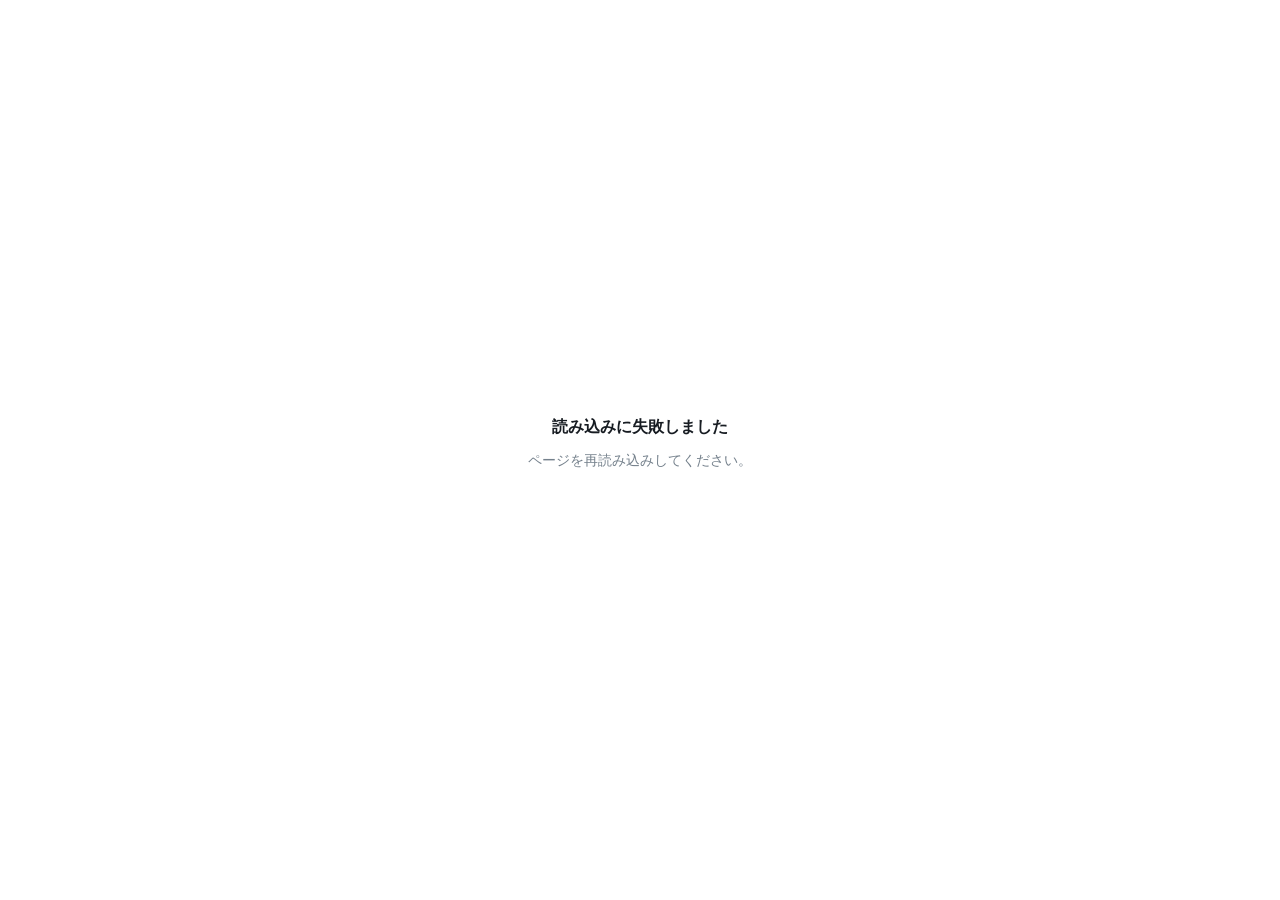
==== ai-reskilling/seminar/index.html @ 296269c6 "Add AI seminar overview page loader" ====
<!doctype html><html lang="ja"><head><meta charset="utf-8"><meta name="viewport" content="width=device-width,initial-scale=1,viewport-fit=cover"><meta name="robots" content="noindex,nofollow,noarchive"><title>Meta Heroes｜無料社内AIセミナー概要</title><style>*{box-sizing:border-box}body{margin:0;min-height:100vh;display:grid;place-items:center;background:#fff;color:#171c22;font-family:-apple-system,BlinkMacSystemFont,"Segoe UI","Yu Gothic",sans-serif}.load{text-align:center;padding:32px}.dot{width:12px;height:12px;border-radius:50%;margin:0 auto 16px;background:linear-gradient(135deg,#31c6d8,#735be0);animation:p 1.2s ease-in-out infinite}@keyframes p{50%{transform:scale(1.4);opacity:.5}}p{color:#75818c;font-size:14px}</style></head><body><main class="load" id="loading"><div class="dot"></div><strong>Meta Heroes</strong><p>セミナー概要を読み込んでいます。</p></main><script>(async()=>{const files=["assets/site-01.txt","assets/site-02.txt","assets/site-03.txt","assets/site-04.txt","assets/site-05.txt"];try{const parts=await Promise.all(files.map(async f=>{const r=await fetch(f,{cache:'no-store'});if(!r.ok)throw new Error(f+': '+r.status);return r.text()}));document.open();document.write(parts.join(''));document.close()}catch(e){console.error(e);document.getElementById('loading').innerHTML='<strong>読み込みに失敗しました</strong><p>ページを再読み込みしてください。</p>'}})()</script></body></html>
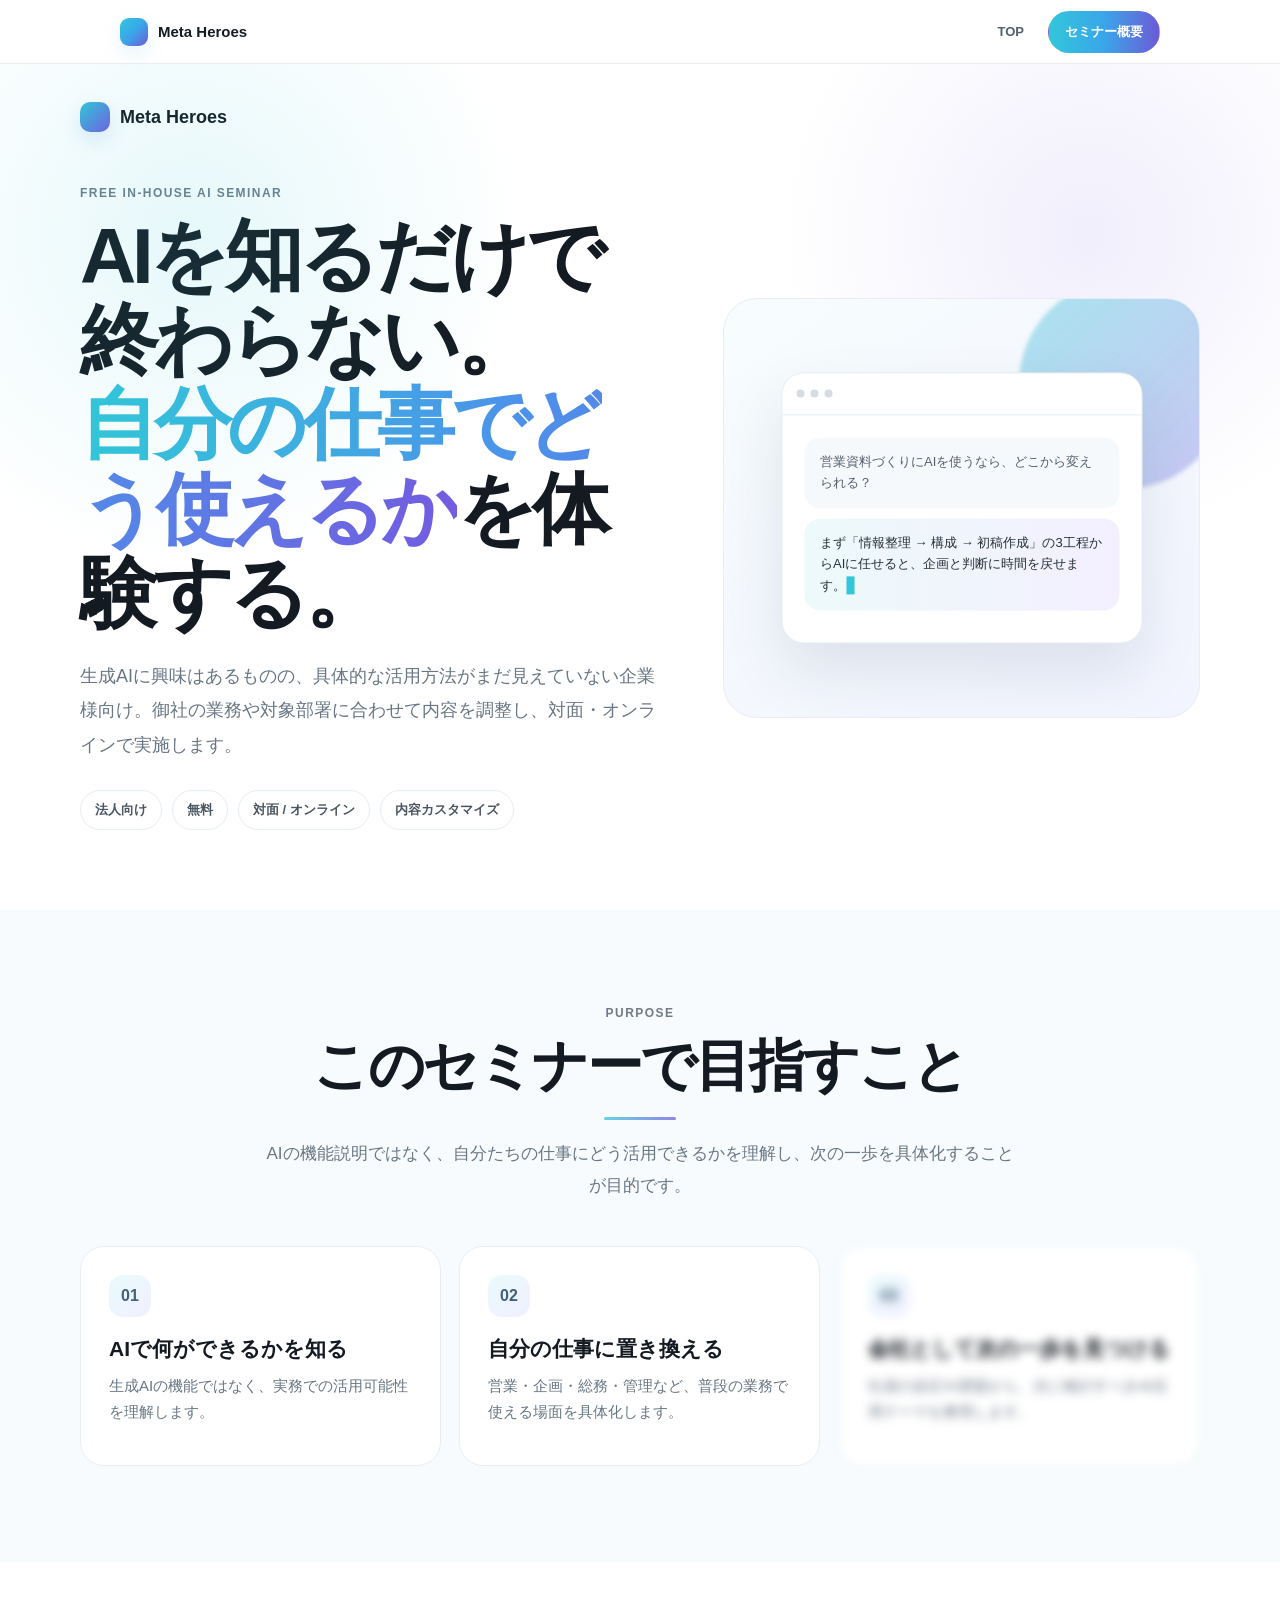
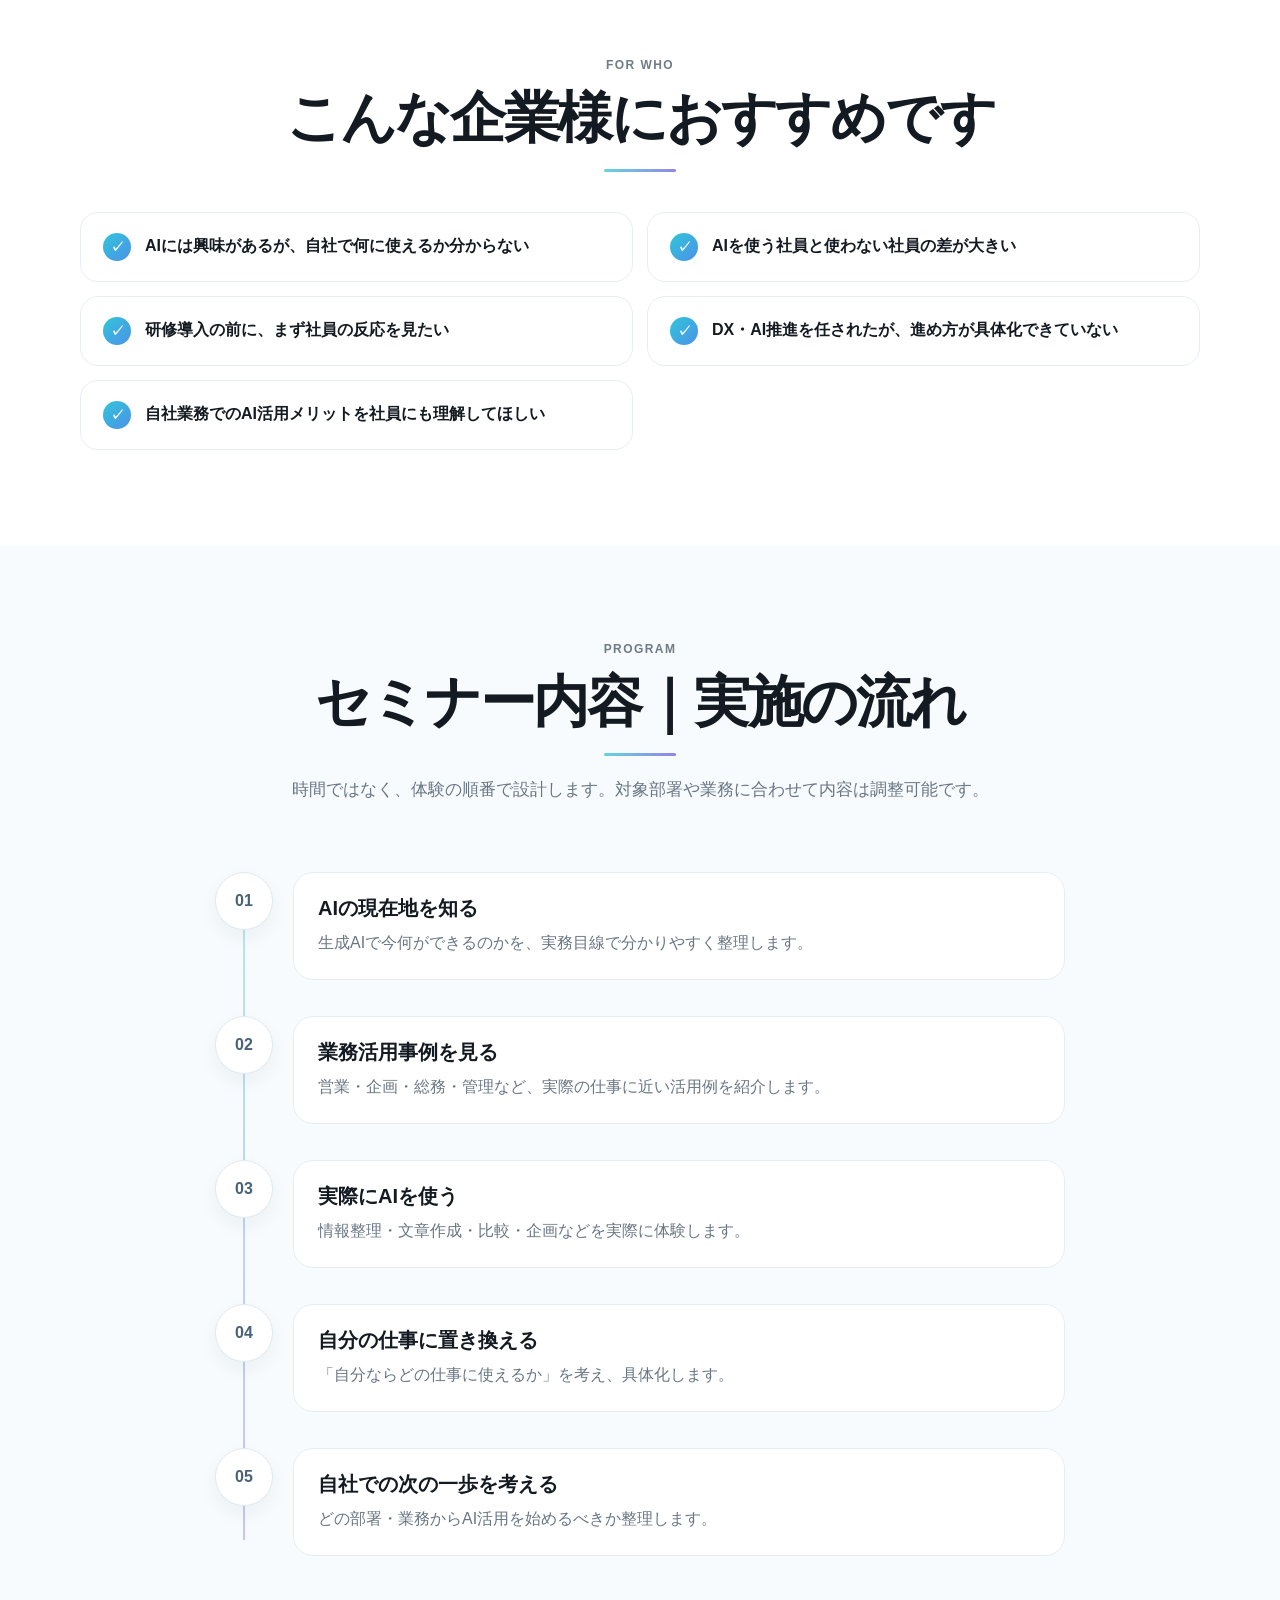
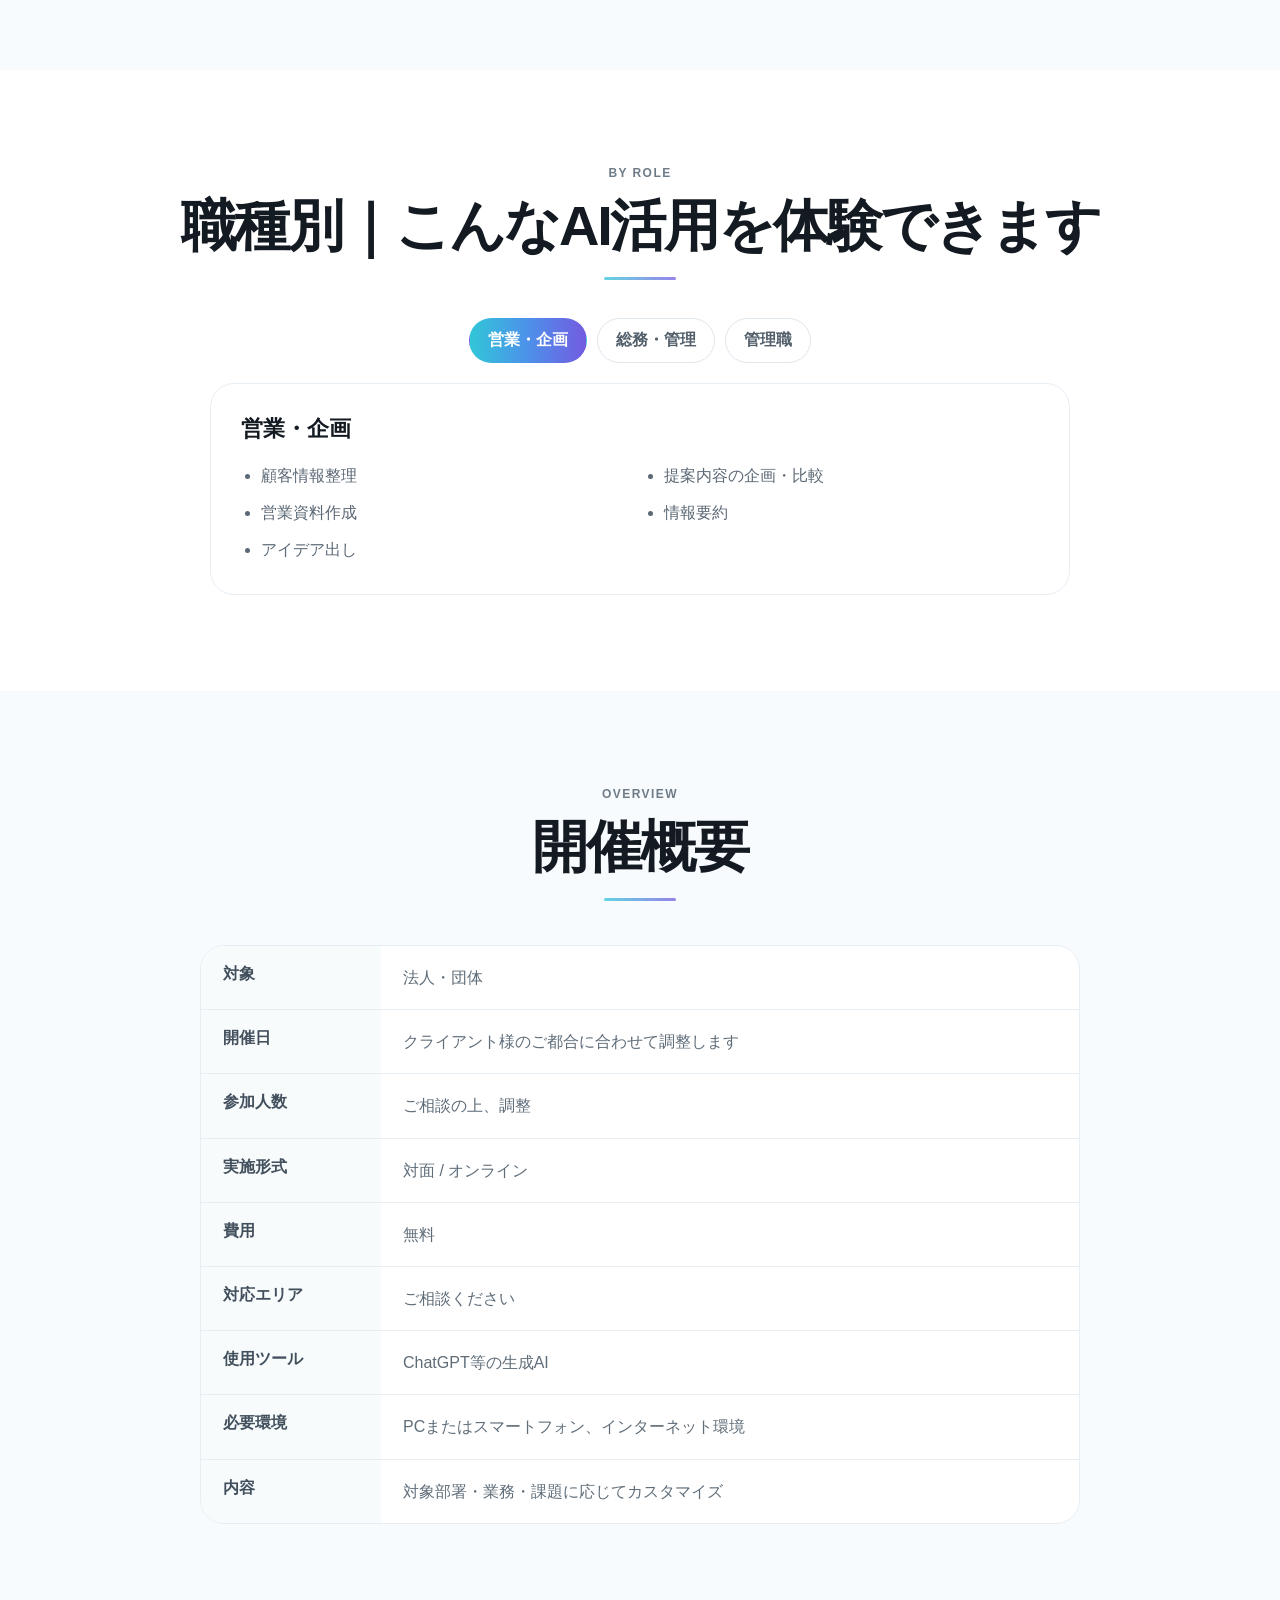
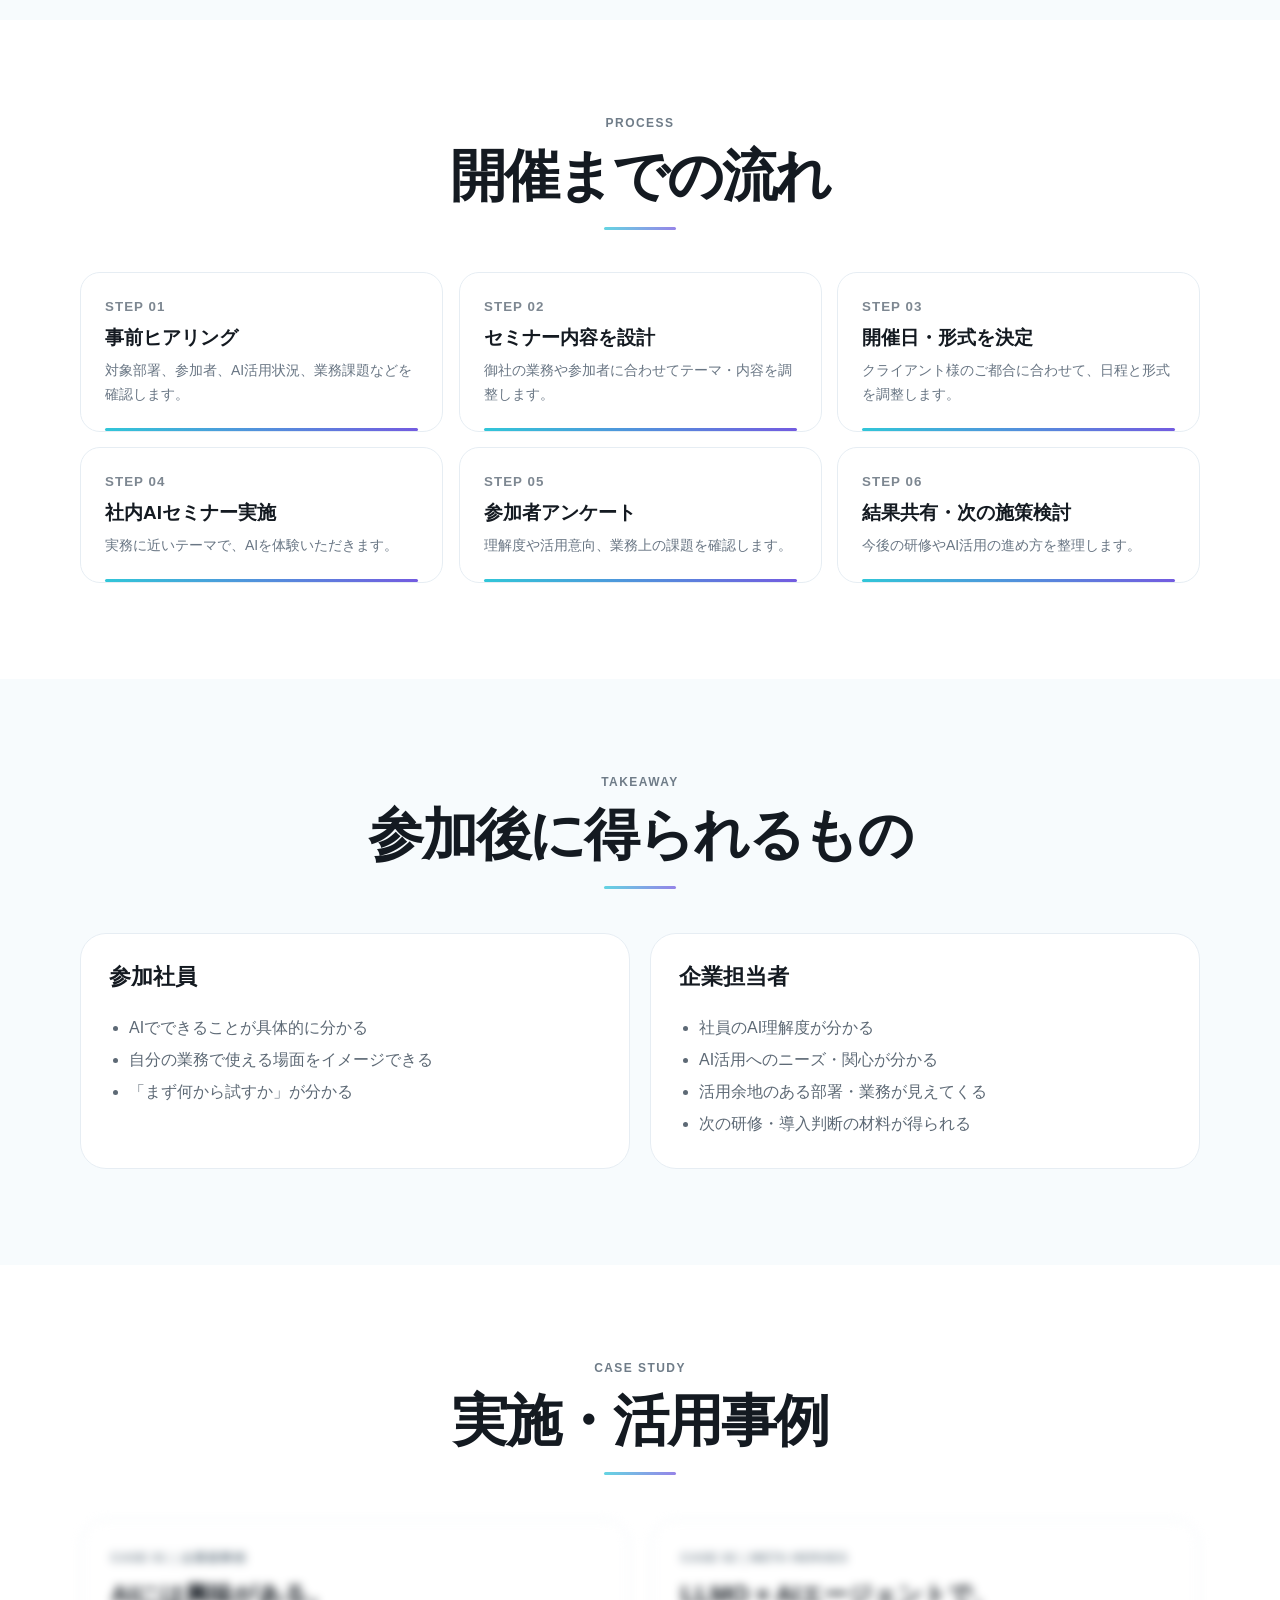
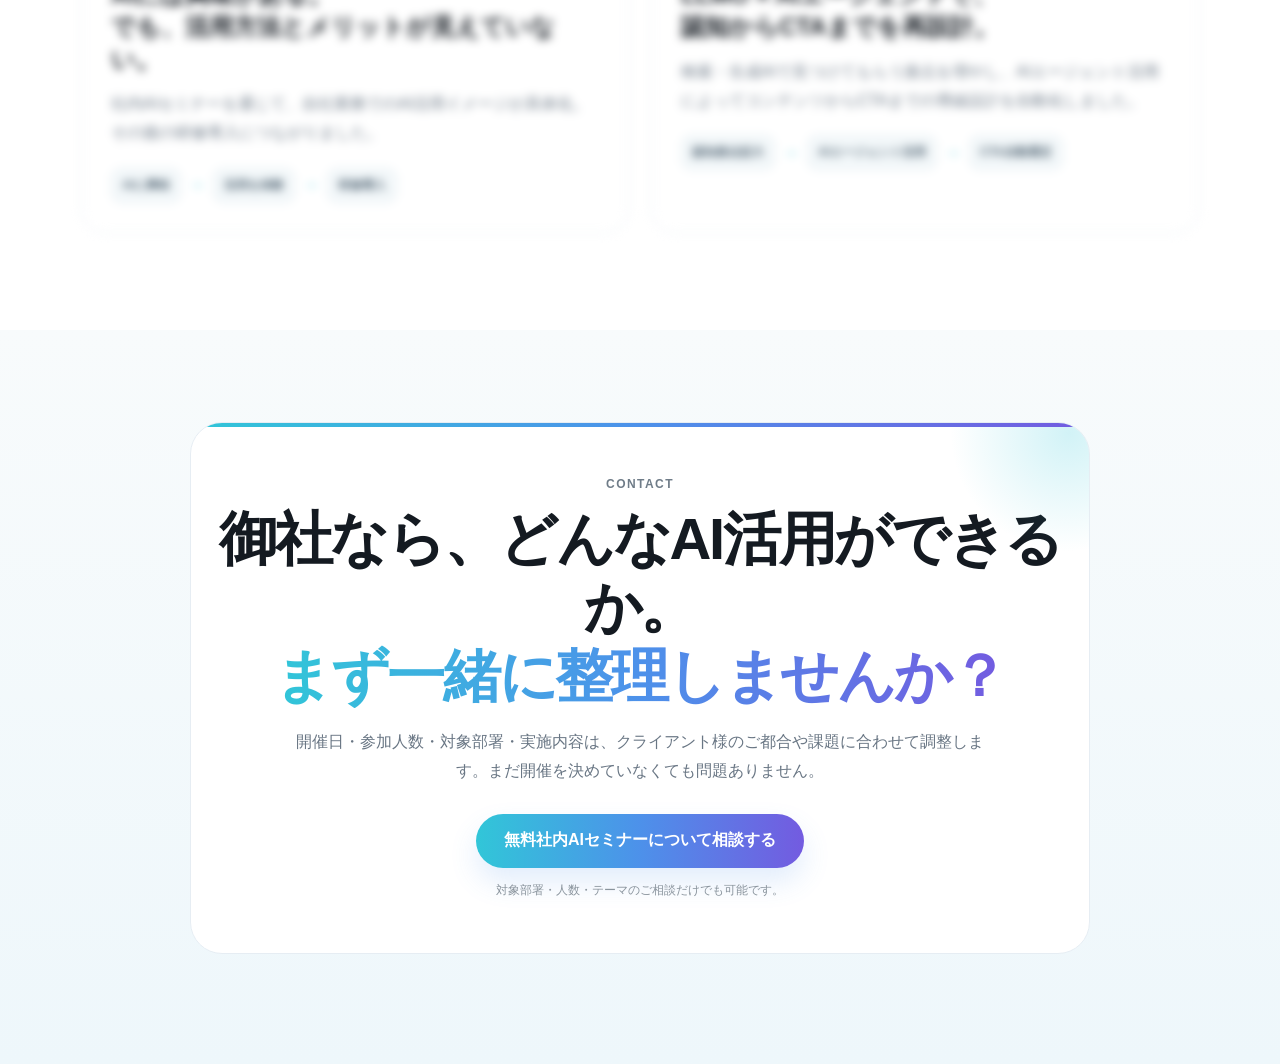
==== commit bc010f4a: "Load all seminar overview assets" ====
--- a/ai-reskilling/seminar/index.html
+++ b/ai-reskilling/seminar/index.html
@@ -1 +1 @@
-<!doctype html><html lang="ja"><head><meta charset="utf-8"><meta name="viewport" content="width=device-width,initial-scale=1,viewport-fit=cover"><meta name="robots" content="noindex,nofollow,noarchive"><title>Meta Heroes｜無料社内AIセミナー概要</title><style>*{box-sizing:border-box}body{margin:0;min-height:100vh;display:grid;place-items:center;background:#fff;color:#171c22;font-family:-apple-system,BlinkMacSystemFont,"Segoe UI","Yu Gothic",sans-serif}.load{text-align:center;padding:32px}.dot{width:12px;height:12px;border-radius:50%;margin:0 auto 16px;background:linear-gradient(135deg,#31c6d8,#735be0);animation:p 1.2s ease-in-out infinite}@keyframes p{50%{transform:scale(1.4);opacity:.5}}p{color:#75818c;font-size:14px}</style></head><body><main class="load" id="loading"><div class="dot"></div><strong>Meta Heroes</strong><p>セミナー概要を読み込んでいます。</p></main><script>(async()=>{const files=["assets/site-01.txt","assets/site-02.txt","assets/site-03.txt","assets/site-04.txt","assets/site-05.txt"];try{const parts=await Promise.all(files.map(async f=>{const r=await fetch(f,{cache:'no-store'});if(!r.ok)throw new Error(f+': '+r.status);return r.text()}));document.open();document.write(parts.join(''));document.close()}catch(e){console.error(e);document.getElementById('loading').innerHTML='<strong>読み込みに失敗しました</strong><p>ページを再読み込みしてください。</p>'}})()</script></body></html>+<!doctype html><html lang="ja"><head><meta charset="utf-8"><meta name="viewport" content="width=device-width,initial-scale=1,viewport-fit=cover"><meta name="robots" content="noindex,nofollow,noarchive"><title>Meta Heroes｜無料社内AIセミナー概要</title><style>*{box-sizing:border-box}body{margin:0;min-height:100vh;display:grid;place-items:center;background:#fff;color:#171c22;font-family:-apple-system,BlinkMacSystemFont,"Segoe UI","Yu Gothic",sans-serif}.load{text-align:center;padding:32px}.dot{width:12px;height:12px;border-radius:50%;margin:0 auto 16px;background:linear-gradient(135deg,#31c6d8,#735be0);animation:p 1.2s ease-in-out infinite}@keyframes p{50%{transform:scale(1.4);opacity:.5}}p{color:#75818c;font-size:14px}</style></head><body><main class="load" id="loading"><div class="dot"></div><strong>Meta Heroes</strong><p>セミナー概要を読み込んでいます。</p></main><script>(async()=>{const files=["assets/site-01.txt","assets/site-02.txt","assets/site-03.txt","assets/site-04.txt","assets/site-05.txt","assets/site-06.txt","assets/site-07.txt","assets/site-08.txt","assets/site-09.txt"];try{const parts=await Promise.all(files.map(async f=>{const r=await fetch(f,{cache:'no-store'});if(!r.ok)throw new Error(f+': '+r.status);return r.text()}));document.open();document.write(parts.join(''));document.close()}catch(e){console.error(e);document.getElementById('loading').innerHTML='<strong>読み込みに失敗しました</strong><p>ページを再読み込みしてください。</p>'}})()</script></body></html>
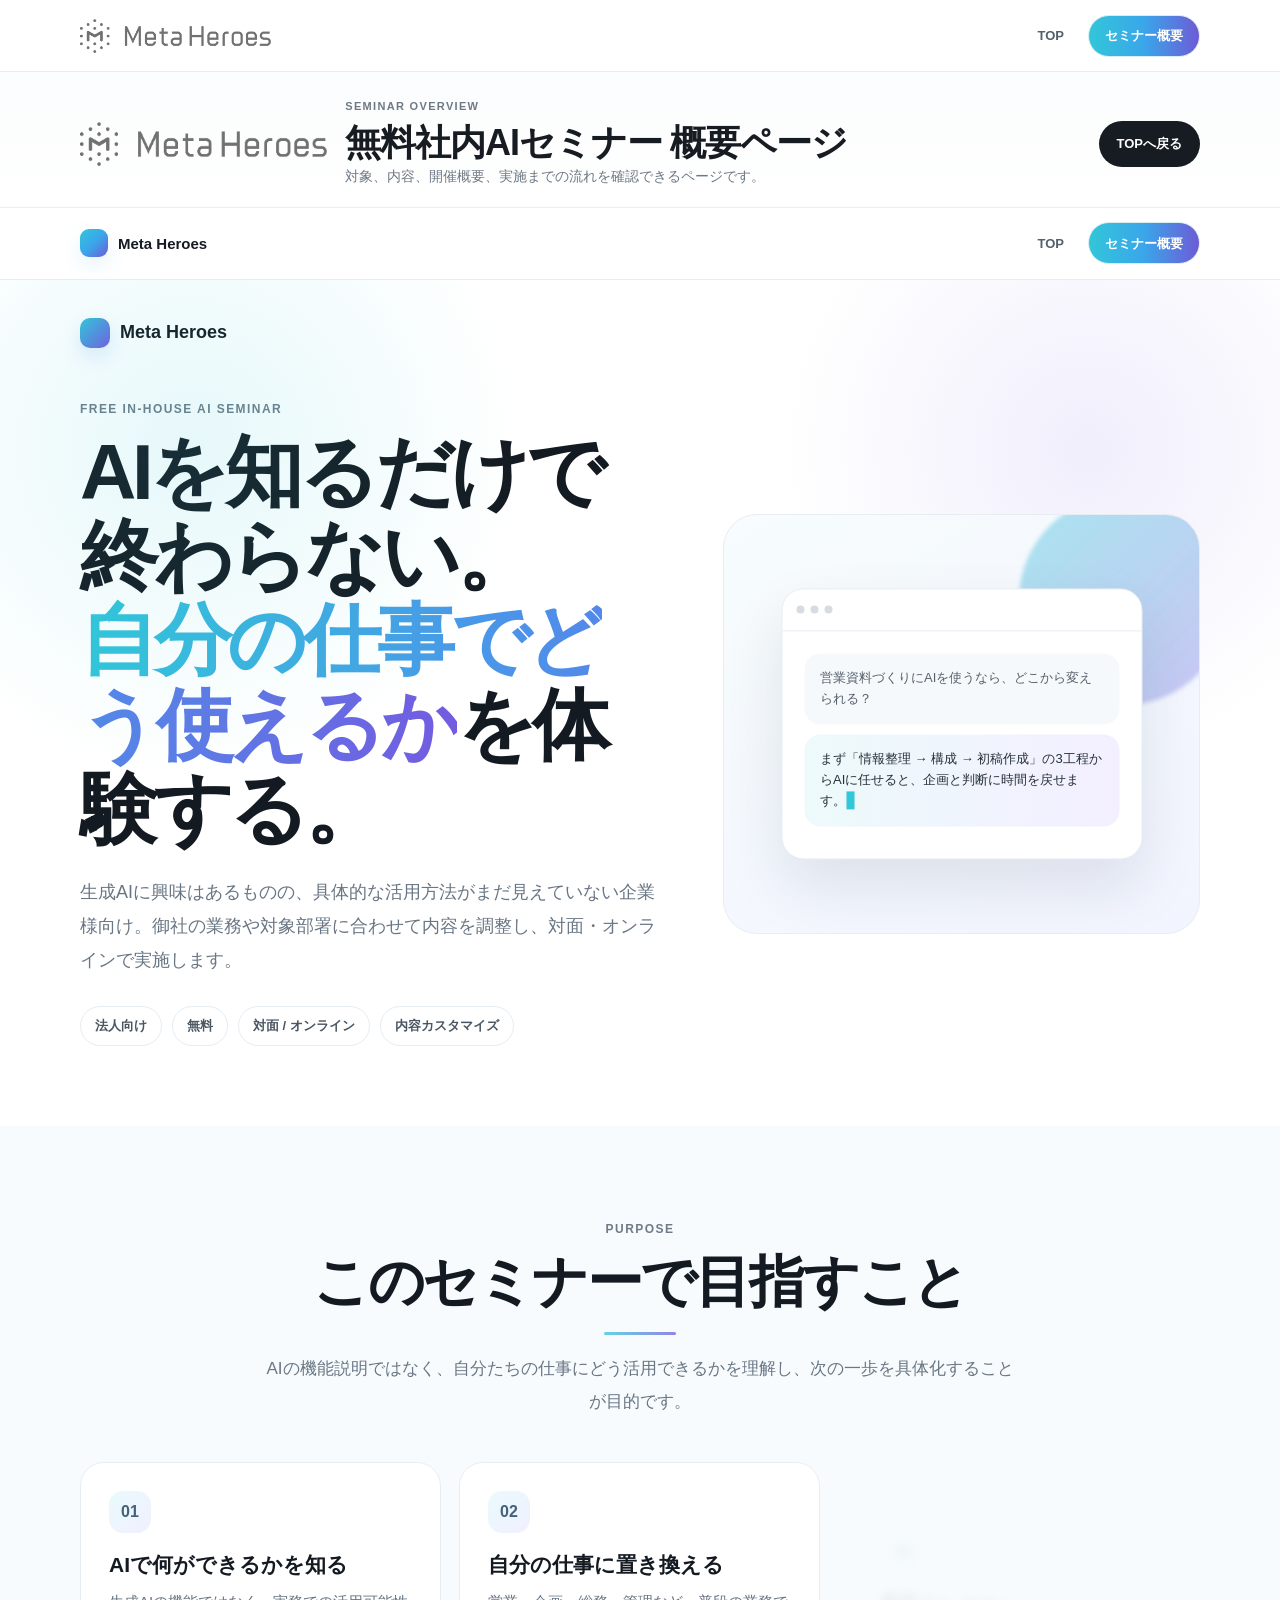
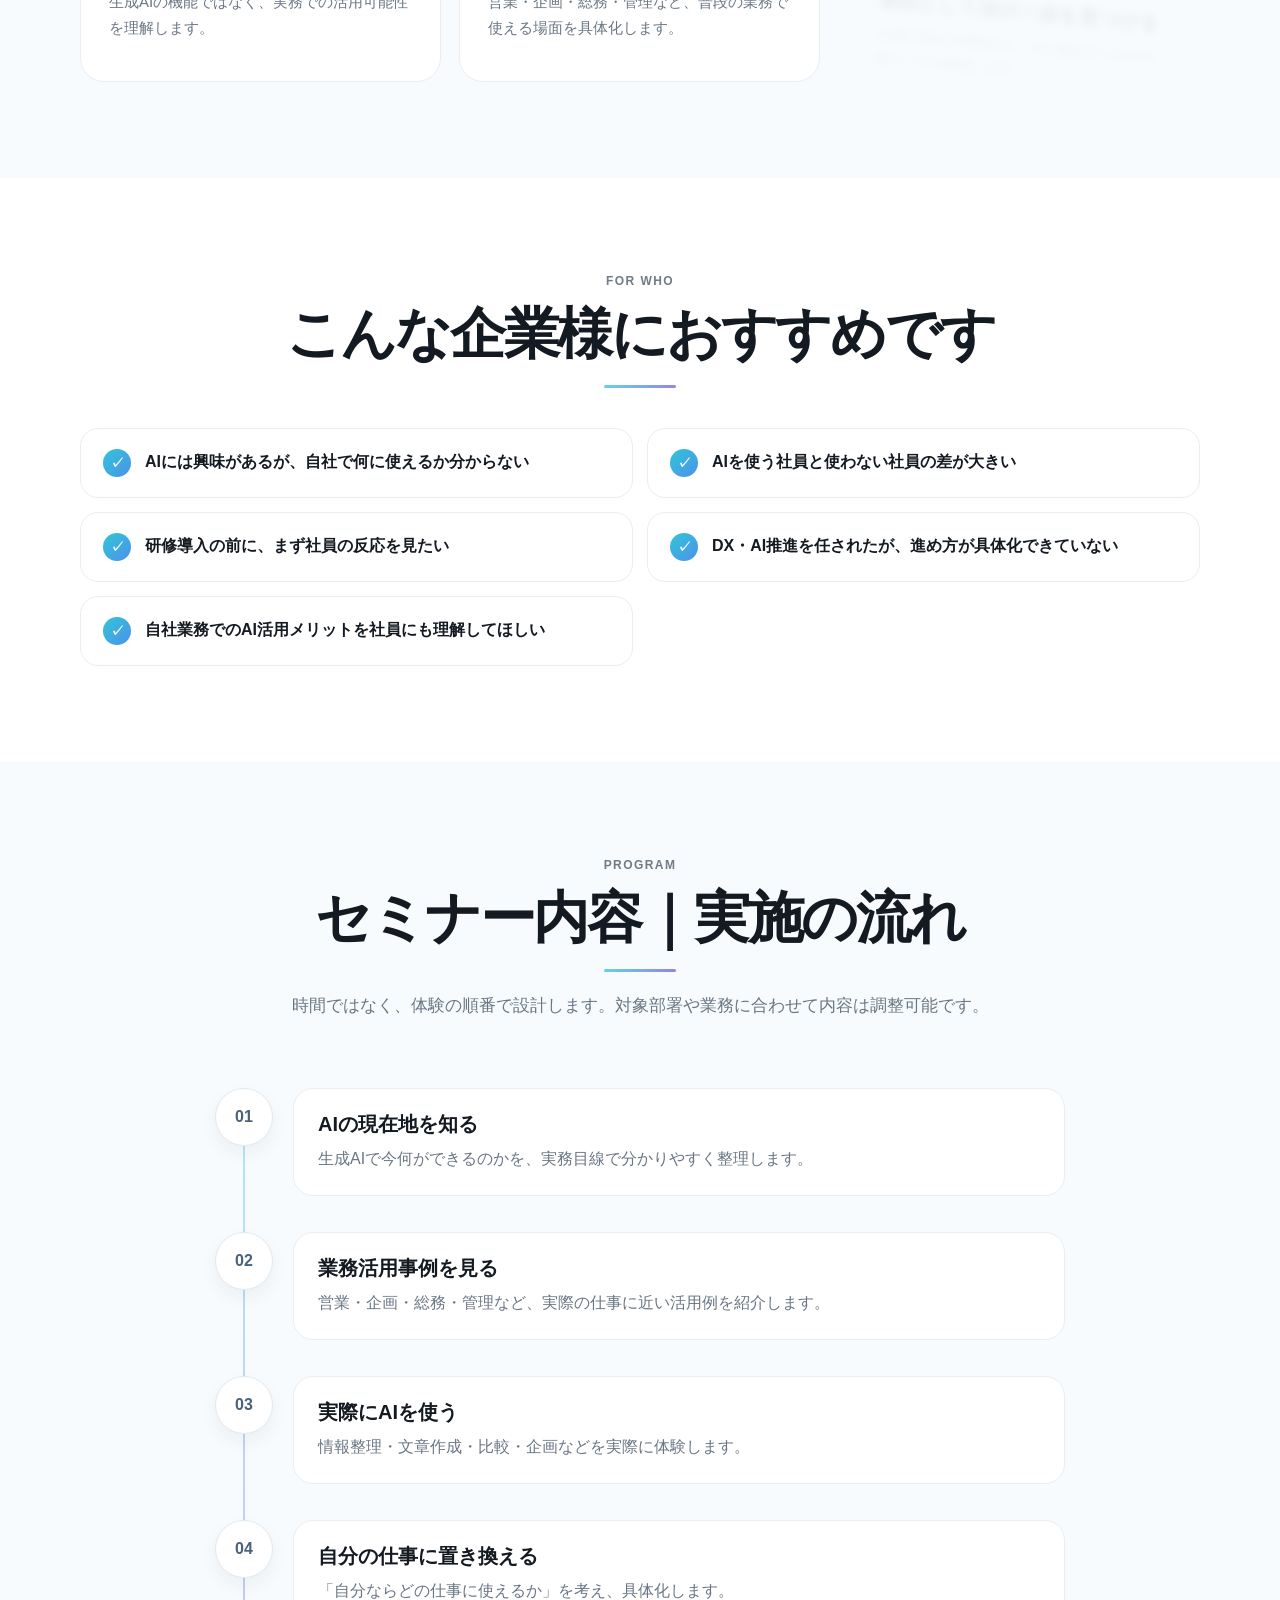
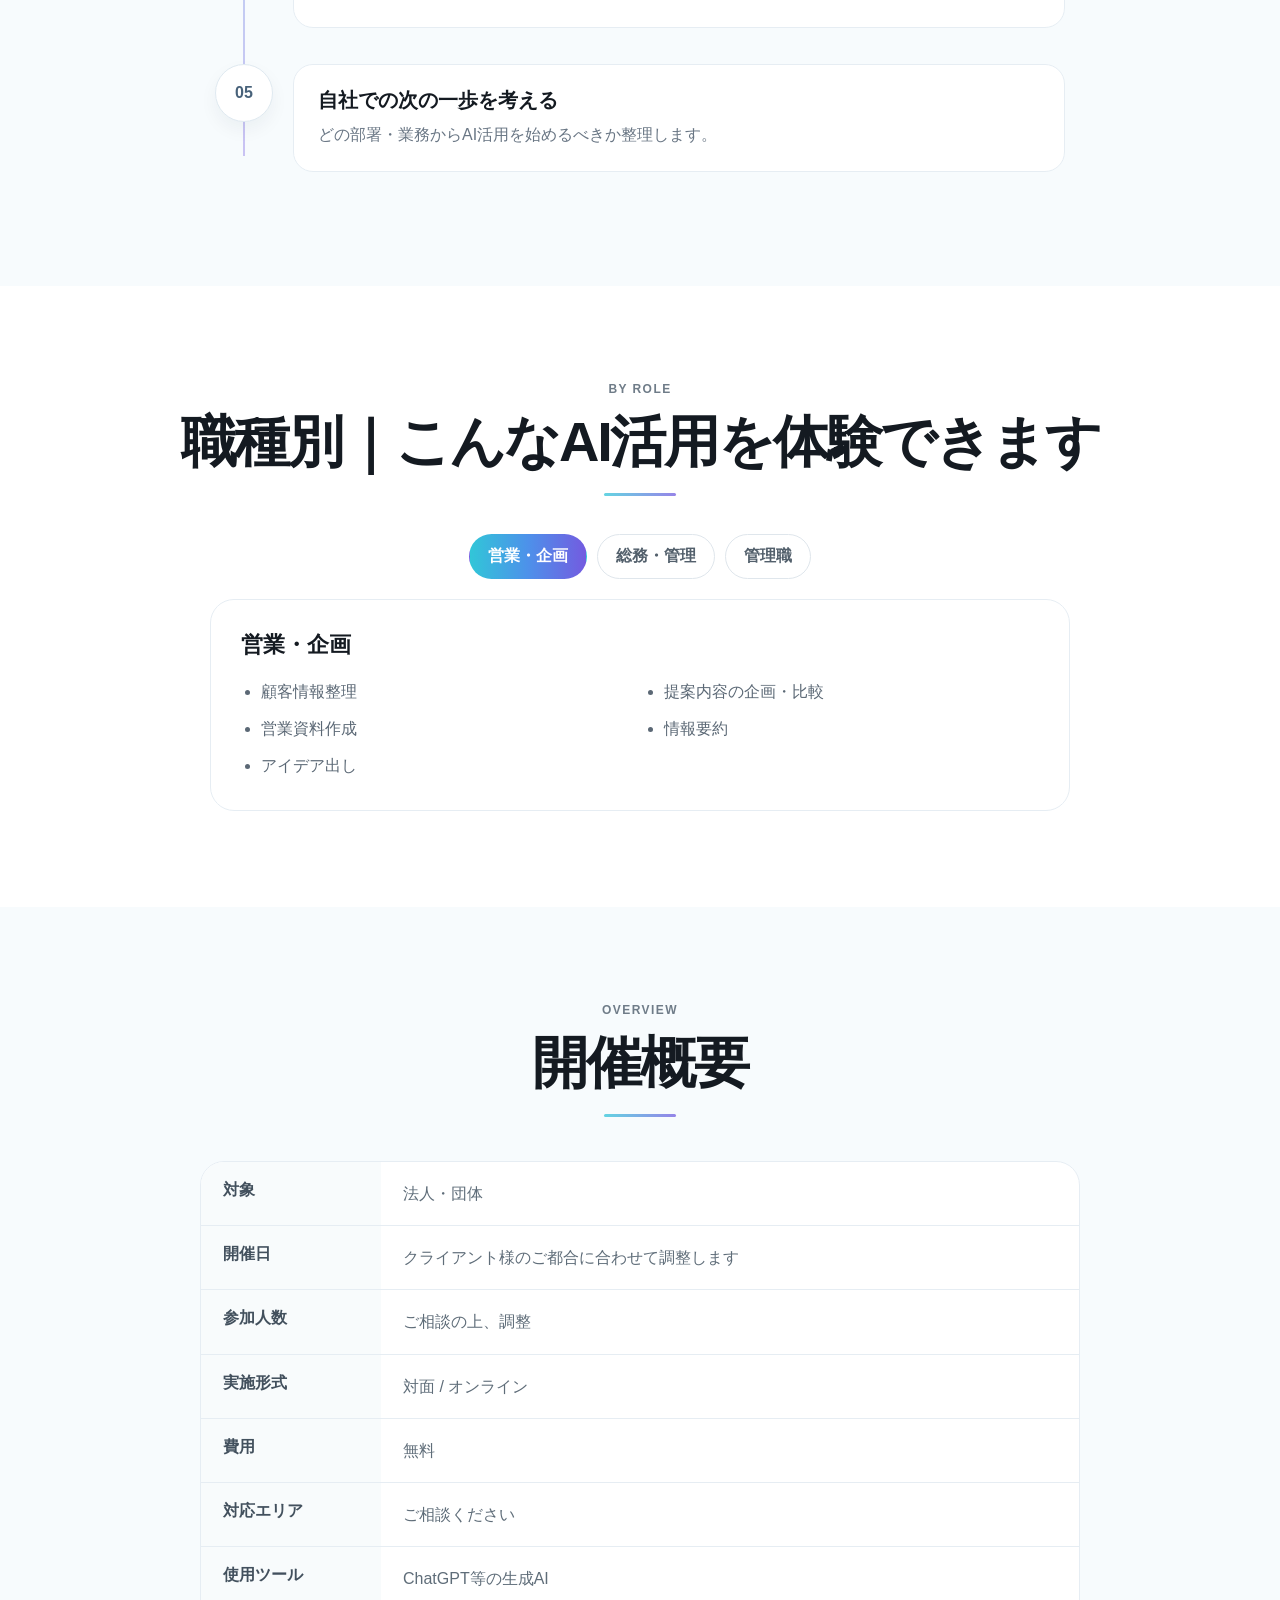
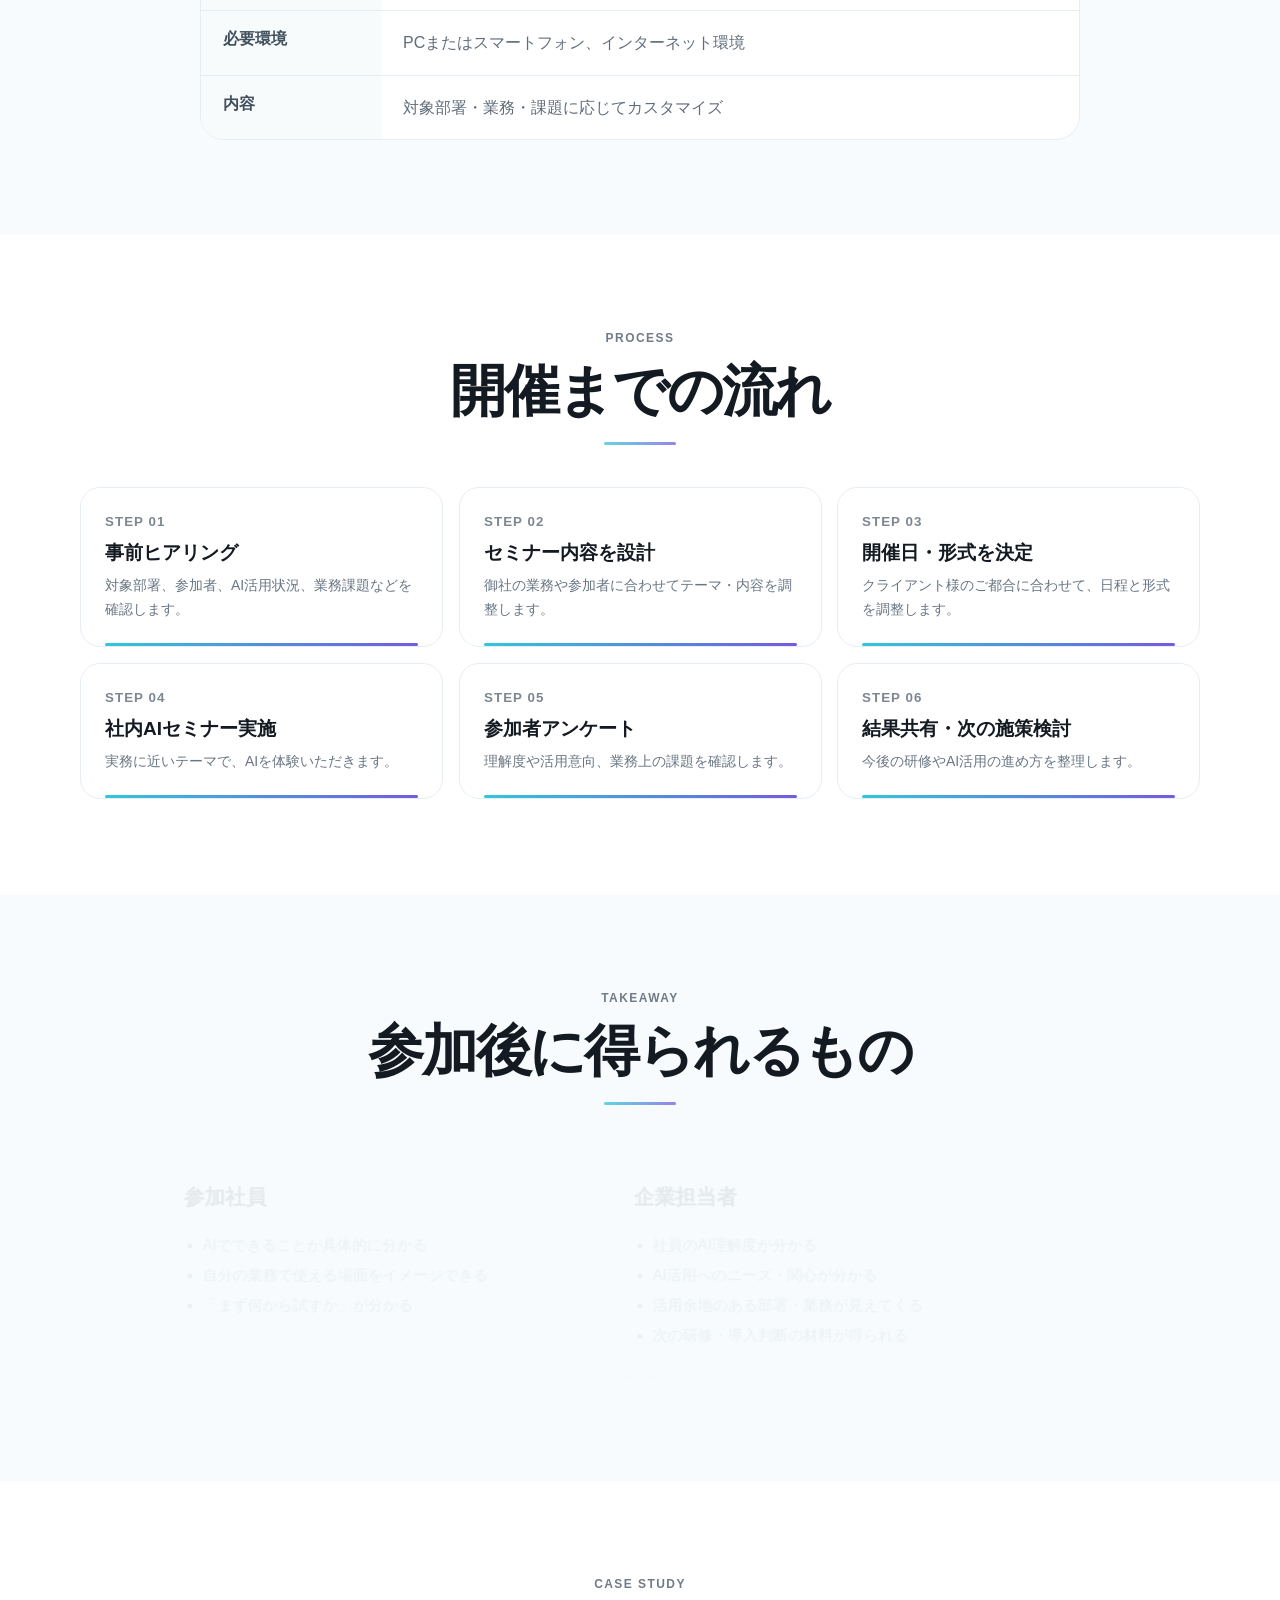
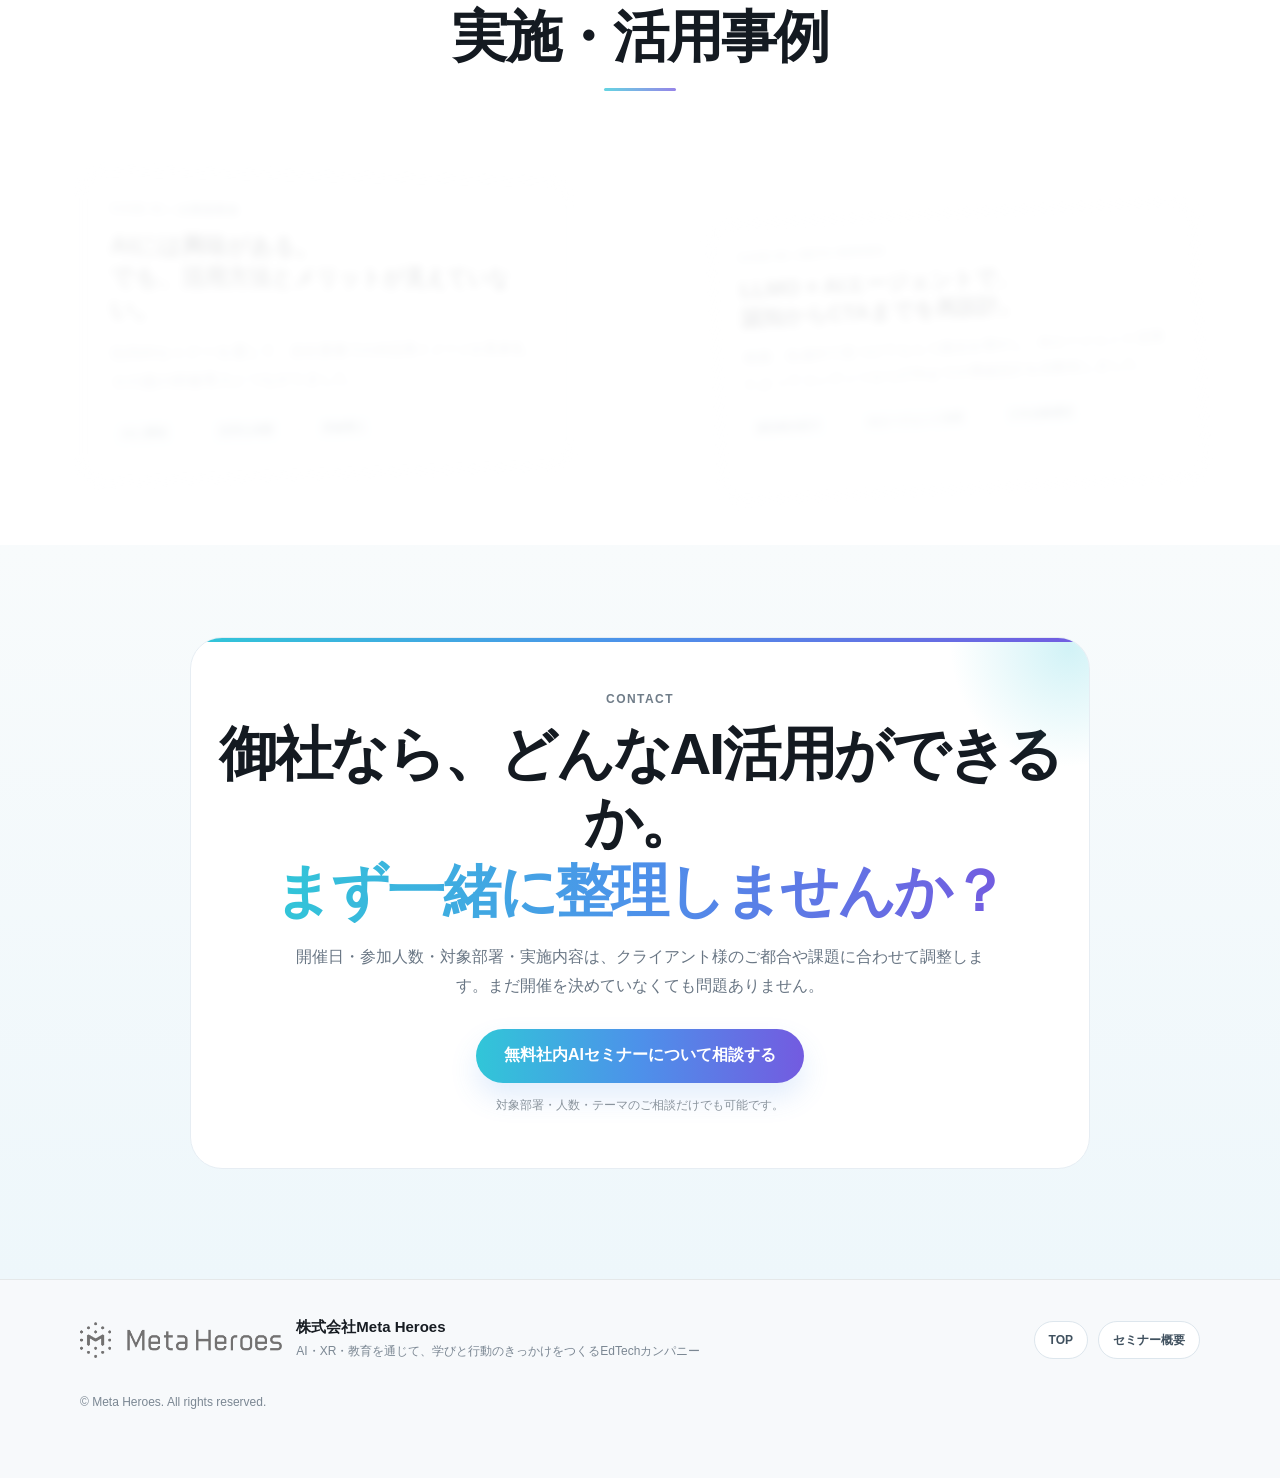
==== commit 7e9e88dd: "Add Meta Heroes branding to seminar overview page" ====
--- a/ai-reskilling/seminar/index.html
+++ b/ai-reskilling/seminar/index.html
@@ -1 +1 @@
-<!doctype html><html lang="ja"><head><meta charset="utf-8"><meta name="viewport" content="width=device-width,initial-scale=1,viewport-fit=cover"><meta name="robots" content="noindex,nofollow,noarchive"><title>Meta Heroes｜無料社内AIセミナー概要</title><style>*{box-sizing:border-box}body{margin:0;min-height:100vh;display:grid;place-items:center;background:#fff;color:#171c22;font-family:-apple-system,BlinkMacSystemFont,"Segoe UI","Yu Gothic",sans-serif}.load{text-align:center;padding:32px}.dot{width:12px;height:12px;border-radius:50%;margin:0 auto 16px;background:linear-gradient(135deg,#31c6d8,#735be0);animation:p 1.2s ease-in-out infinite}@keyframes p{50%{transform:scale(1.4);opacity:.5}}p{color:#75818c;font-size:14px}</style></head><body><main class="load" id="loading"><div class="dot"></div><strong>Meta Heroes</strong><p>セミナー概要を読み込んでいます。</p></main><script>(async()=>{const files=["assets/site-01.txt","assets/site-02.txt","assets/site-03.txt","assets/site-04.txt","assets/site-05.txt","assets/site-06.txt","assets/site-07.txt","assets/site-08.txt","assets/site-09.txt"];try{const parts=await Promise.all(files.map(async f=>{const r=await fetch(f,{cache:'no-store'});if(!r.ok)throw new Error(f+': '+r.status);return r.text()}));document.open();document.write(parts.join(''));document.close()}catch(e){console.error(e);document.getElementById('loading').innerHTML='<strong>読み込みに失敗しました</strong><p>ページを再読み込みしてください。</p>'}})()</script></body></html>+<!doctype html><html lang="ja"><head><meta charset="utf-8"><meta name="viewport" content="width=device-width,initial-scale=1,viewport-fit=cover"><meta name="robots" content="noindex,nofollow,noarchive"><title>Meta Heroes｜無料社内AIセミナー概要</title><style>*{box-sizing:border-box}body{margin:0;min-height:100vh;display:grid;place-items:center;background:#fff;color:#171c22;font-family:-apple-system,BlinkMacSystemFont,"Segoe UI","Yu Gothic",sans-serif}.load{text-align:center;padding:32px}.dot{width:12px;height:12px;border-radius:50%;margin:0 auto 16px;background:linear-gradient(135deg,#31c6d8,#735be0);animation:p 1.2s ease-in-out infinite}@keyframes p{50%{transform:scale(1.4);opacity:.5}}p{color:#75818c;font-size:14px}</style></head><body><main class="load" id="loading"><div class="dot"></div><strong>Meta Heroes</strong><p>セミナー概要を読み込んでいます。</p></main><script>(async()=>{const files=["assets/site-01.txt","assets/site-02.txt","assets/site-03.txt","assets/site-04.txt","assets/site-05.txt","assets/site-06.txt","assets/site-07.txt","assets/site-08.txt","assets/site-09.txt"];const logoSrc='../assets/meta-heroes-logo.svg';const head=`<style id="mh-shared-brand-style">.mh-site-nav{position:sticky;top:0;z-index:10050;height:72px;display:flex;align-items:center;background:rgba(255,255,255,.94);-webkit-backdrop-filter:blur(16px);backdrop-filter:blur(16px);border-bottom:1px solid rgba(19,27,35,.08)}.mh-site-nav__inner{width:min(1120px,calc(100% - 32px));margin:0 auto;display:flex;align-items:center;justify-content:space-between;gap:16px}.mh-site-nav__brand{display:inline-flex;align-items:center;text-decoration:none!important;white-space:nowrap}.mh-site-nav__brand img{height:34px;width:auto;display:block}.mh-site-nav__menu{display:flex;align-items:center;gap:7px}.mh-site-nav__link{min-height:42px;padding:0 16px;border-radius:999px;display:inline-flex;align-items:center;justify-content:center;text-decoration:none!important;font:850 13px/1 -apple-system,BlinkMacSystemFont,"Segoe UI","Noto Sans JP","Yu Gothic",sans-serif;color:#53606c!important;border:1px solid transparent;-webkit-tap-highlight-color:transparent}.mh-site-nav__link.is-current{background:#eef8fb;border-color:#d7edf2;color:#247b92!important}.mh-site-nav__link.is-primary{background:linear-gradient(90deg,#32c6d9,#3aa6ea,#6d5bd6);color:#fff!important}.mh-site-header{padding:28px 20px 18px;background:linear-gradient(180deg,#fbfcfd 0%,#ffffff 100%);border-bottom:1px solid rgba(19,27,35,.06)}.mh-site-header__inner{width:min(1120px,100%);margin:0 auto;display:flex;align-items:center;justify-content:space-between;gap:22px;flex-wrap:wrap}.mh-site-header__brand{display:flex;align-items:center;gap:18px}.mh-site-header__brand img{height:44px;width:auto;display:block}.mh-site-header__eyebrow{margin:0 0 8px;font-size:11px;font-weight:900;letter-spacing:.12em;color:#6d7985}.mh-site-header__title{margin:0;color:#171c22;font-size:clamp(24px,3vw,36px);line-height:1.25;letter-spacing:-.03em}.mh-site-header__desc{margin:0;color:#6d7985;font-size:14px;line-height:1.7}.mh-site-header__action{display:inline-flex;align-items:center;justify-content:center;min-height:46px;padding:0 18px;border-radius:999px;background:#171c22;color:#fff!important;text-decoration:none!important;font-size:13px;font-weight:900;white-space:nowrap}.mh-site-footer{padding:38px 20px 54px;background:#f7f9fb;border-top:1px solid rgba(19,27,35,.08)}.mh-site-footer__inner{width:min(1120px,100%);margin:0 auto;display:grid;gap:18px}.mh-site-footer__top{display:flex;align-items:center;justify-content:space-between;gap:20px;flex-wrap:wrap}.mh-site-footer__brand{display:flex;align-items:center;gap:14px}.mh-site-footer__brand img{height:36px;width:auto;display:block}.mh-site-footer__meta{display:grid;gap:4px}.mh-site-footer__meta strong{font-size:15px;color:#171c22}.mh-site-footer__meta span,.mh-site-footer__copy{font-size:12px;color:#7b8793;line-height:1.7}.mh-site-footer__nav{display:flex;align-items:center;gap:10px;flex-wrap:wrap}.mh-site-footer__nav a{display:inline-flex;align-items:center;justify-content:center;min-height:38px;padding:0 14px;border-radius:999px;border:1px solid #dde6ed;background:#fff;color:#40515f!important;text-decoration:none!important;font-size:12px;font-weight:800}@media(max-width:640px){.mh-site-nav{height:62px}.mh-site-nav__inner{width:calc(100% - 20px);gap:8px}.mh-site-nav__brand img{height:28px}.mh-site-nav__menu{gap:4px}.mh-site-nav__link{min-height:38px;padding:0 11px;font-size:12px}.mh-site-header{padding:20px 16px 16px}.mh-site-header__brand{gap:12px;align-items:flex-start}.mh-site-header__brand img{height:34px}.mh-site-header__title{font-size:24px}.mh-site-header__desc{font-size:13px}.mh-site-header__action{width:100%}.mh-site-footer{padding:30px 16px 42px}.mh-site-footer__top{align-items:flex-start}.mh-site-footer__brand img{height:30px}.mh-site-footer__nav a{flex:1 1 auto}}</style>`;const nav=`<nav class="mh-site-nav" aria-label="ページナビゲーション"><div class="mh-site-nav__inner"><a class="mh-site-nav__brand" href="https://keito-mh.github.io/meta-heroes-public-content/ai-reskilling/"><img src="${logoSrc}" alt="Meta Heroes"></a><div class="mh-site-nav__menu"><a class="mh-site-nav__link" href="https://keito-mh.github.io/meta-heroes-public-content/ai-reskilling/">TOP</a><a class="mh-site-nav__link is-primary is-current" href="https://keito-mh.github.io/meta-heroes-public-content/ai-reskilling/seminar/">セミナー概要</a></div></div></nav>`;const siteHeader=`<header class="mh-site-header"><div class="mh-site-header__inner"><div class="mh-site-header__brand"><img src="${logoSrc}" alt="Meta Heroes"><div><p class="mh-site-header__eyebrow">SEMINAR OVERVIEW</p><h1 class="mh-site-header__title">無料社内AIセミナー 概要ページ</h1><p class="mh-site-header__desc">対象、内容、開催概要、実施までの流れを確認できるページです。</p></div></div><a class="mh-site-header__action" href="https://keito-mh.github.io/meta-heroes-public-content/ai-reskilling/">TOPへ戻る</a></div></header>`;const footer=`<footer class="mh-site-footer"><div class="mh-site-footer__inner"><div class="mh-site-footer__top"><div class="mh-site-footer__brand"><img src="${logoSrc}" alt="Meta Heroes"><div class="mh-site-footer__meta"><strong>株式会社Meta Heroes</strong><span>AI・XR・教育を通じて、学びと行動のきっかけをつくるEdTechカンパニー</span></div></div><div class="mh-site-footer__nav"><a href="https://keito-mh.github.io/meta-heroes-public-content/ai-reskilling/">TOP</a><a href="https://keito-mh.github.io/meta-heroes-public-content/ai-reskilling/seminar/">セミナー概要</a></div></div><p class="mh-site-footer__copy">© Meta Heroes. All rights reserved.</p></div></footer>`;try{const parts=await Promise.all(files.map(async f=>{const r=await fetch(f,{cache:'no-store'});if(!r.ok)throw new Error(f+': '+r.status);return r.text()}));let page=parts.join('');page=page.replace('</head>',head+'</head>');page=page.replace('<body>','<body>'+nav+siteHeader);page=page.replace('</body>',footer+'</body>');document.open();document.write(page);document.close()}catch(e){console.error(e);document.getElementById('loading').innerHTML='<strong>読み込みに失敗しました</strong><p>ページを再読み込みしてください。</p>'}})();</script></body></html>
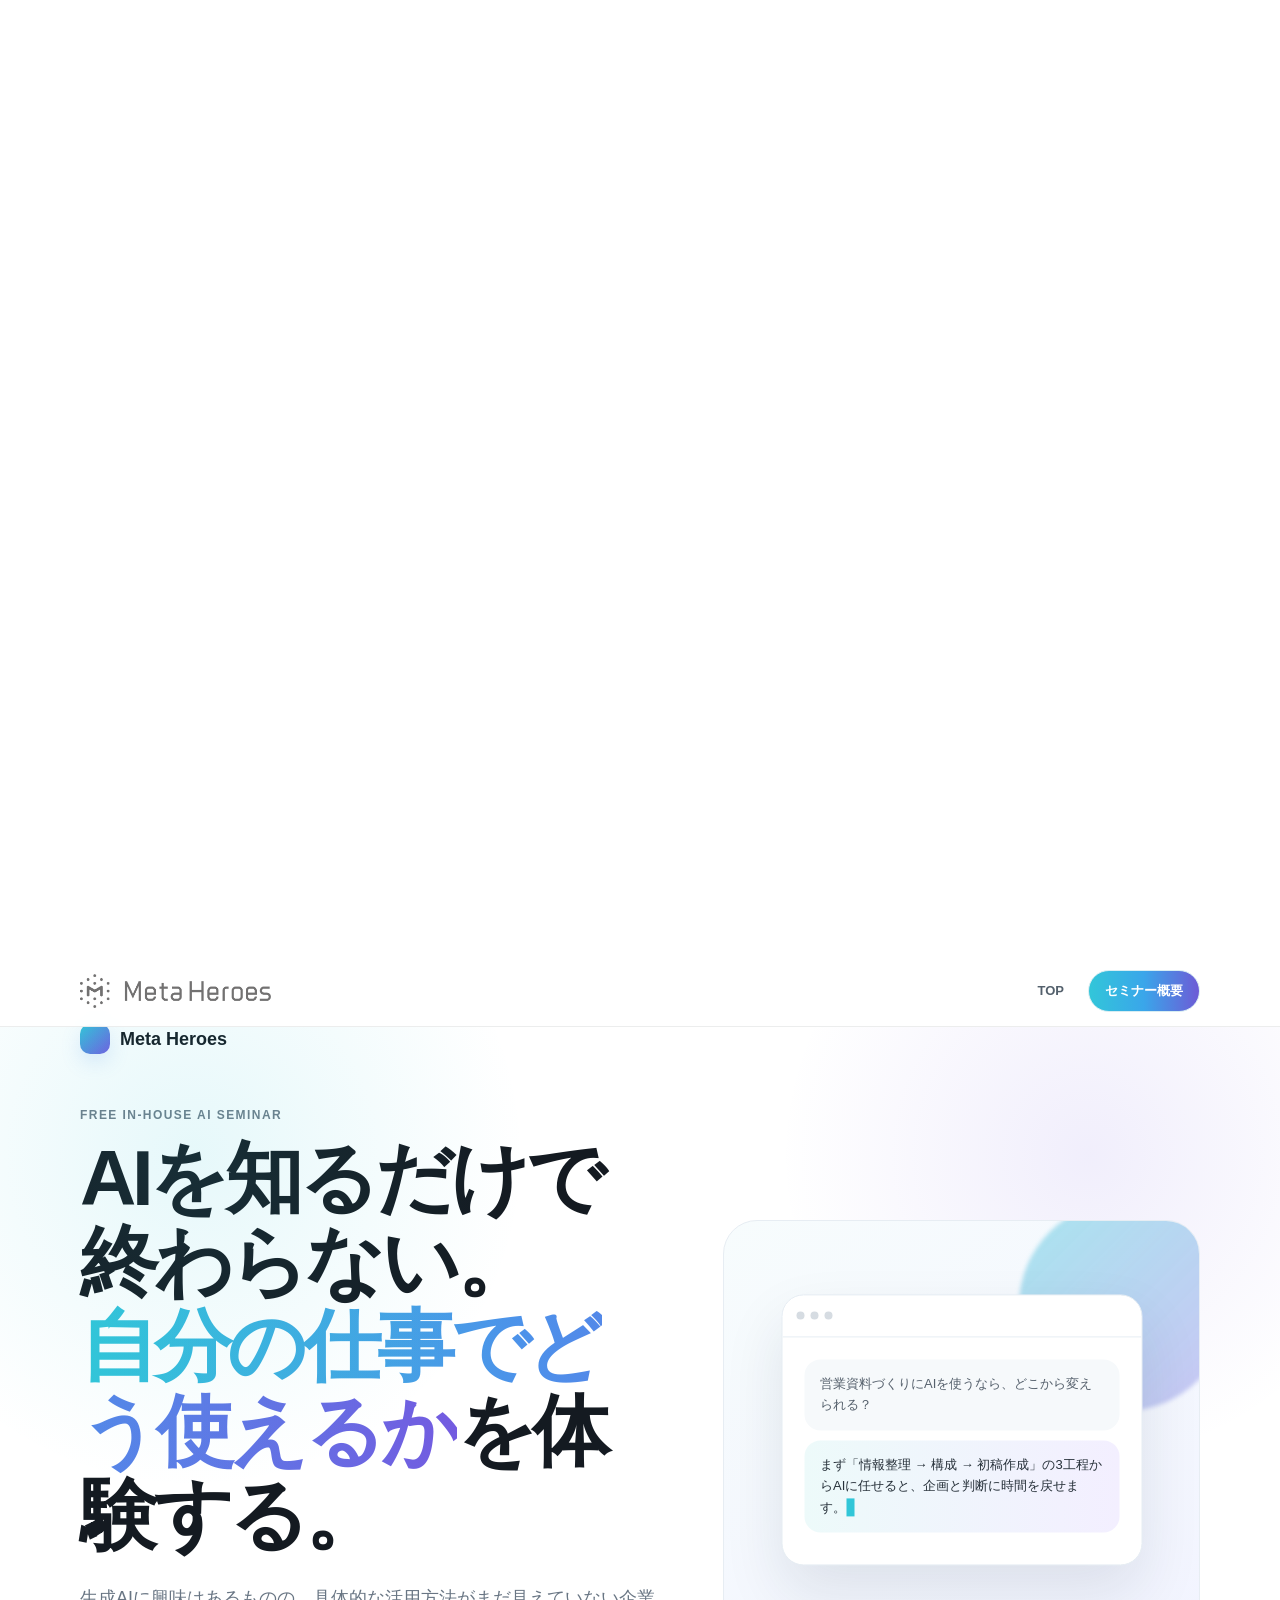
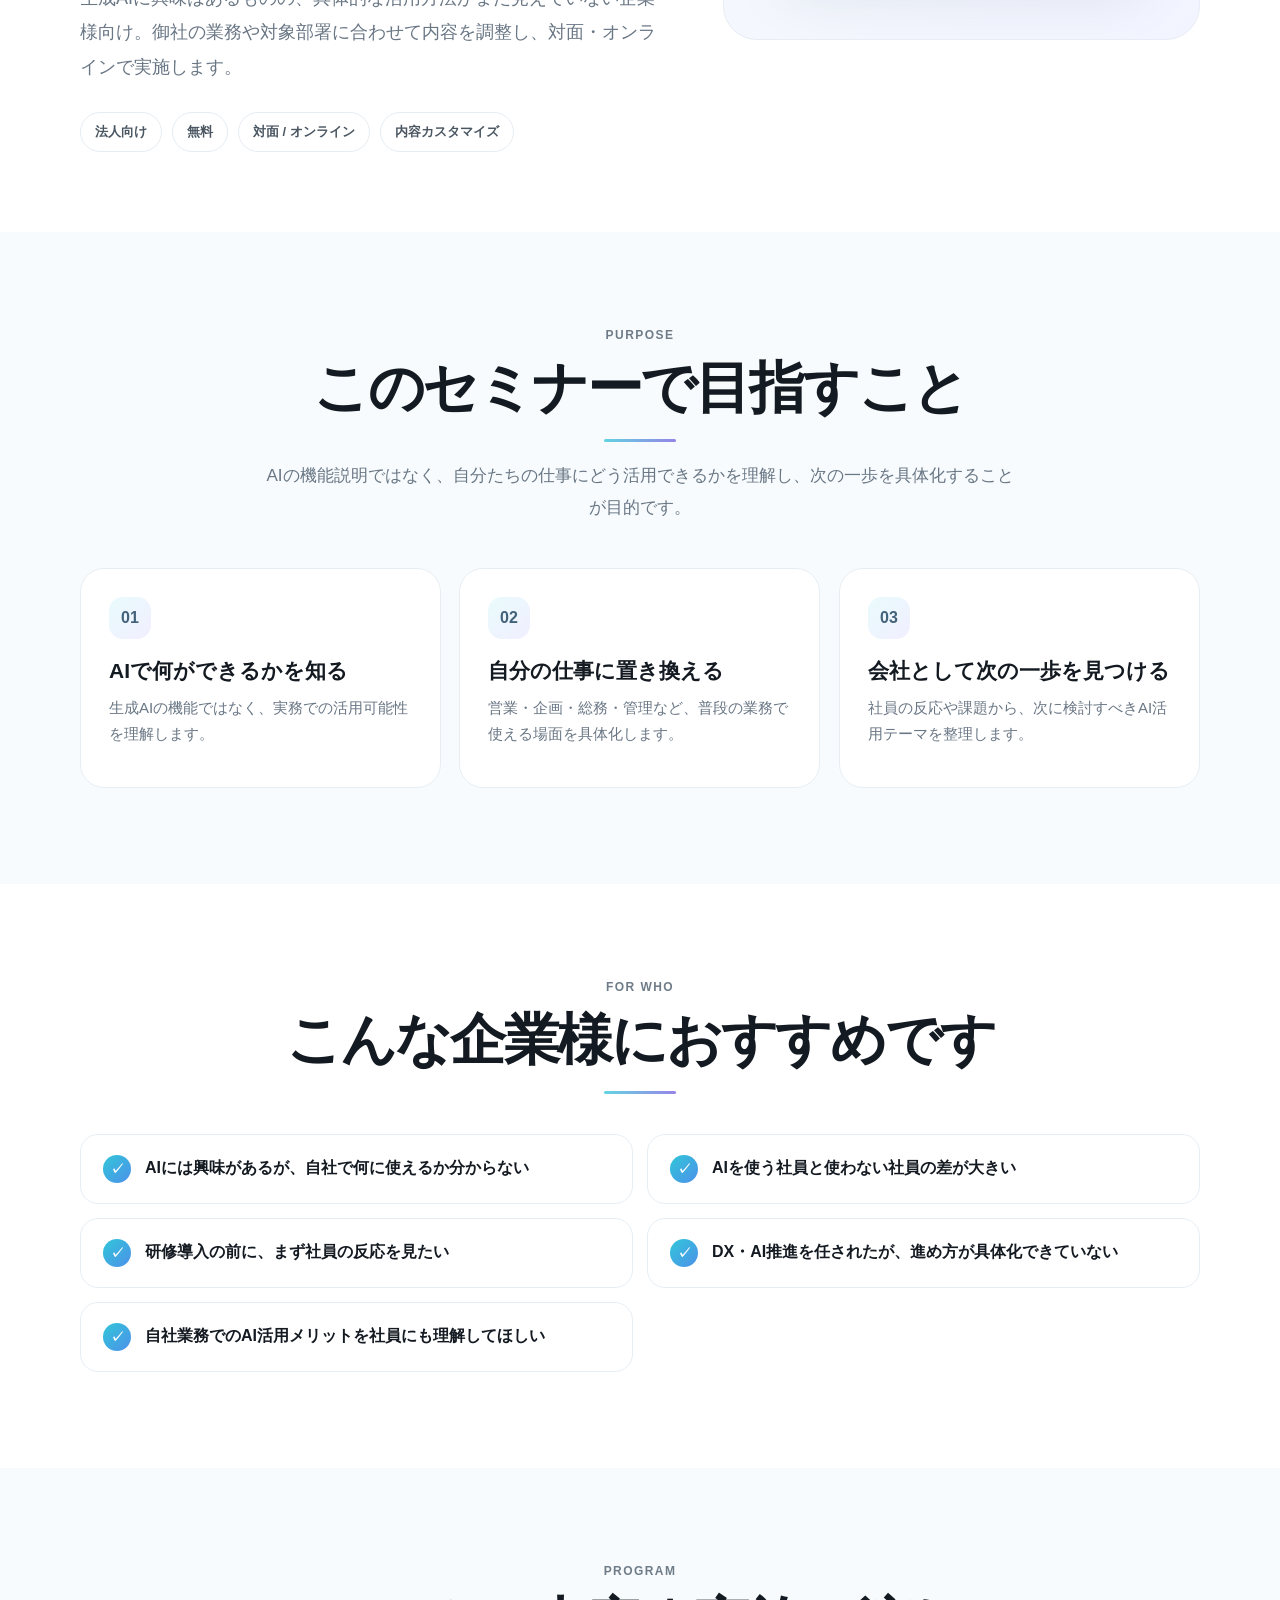
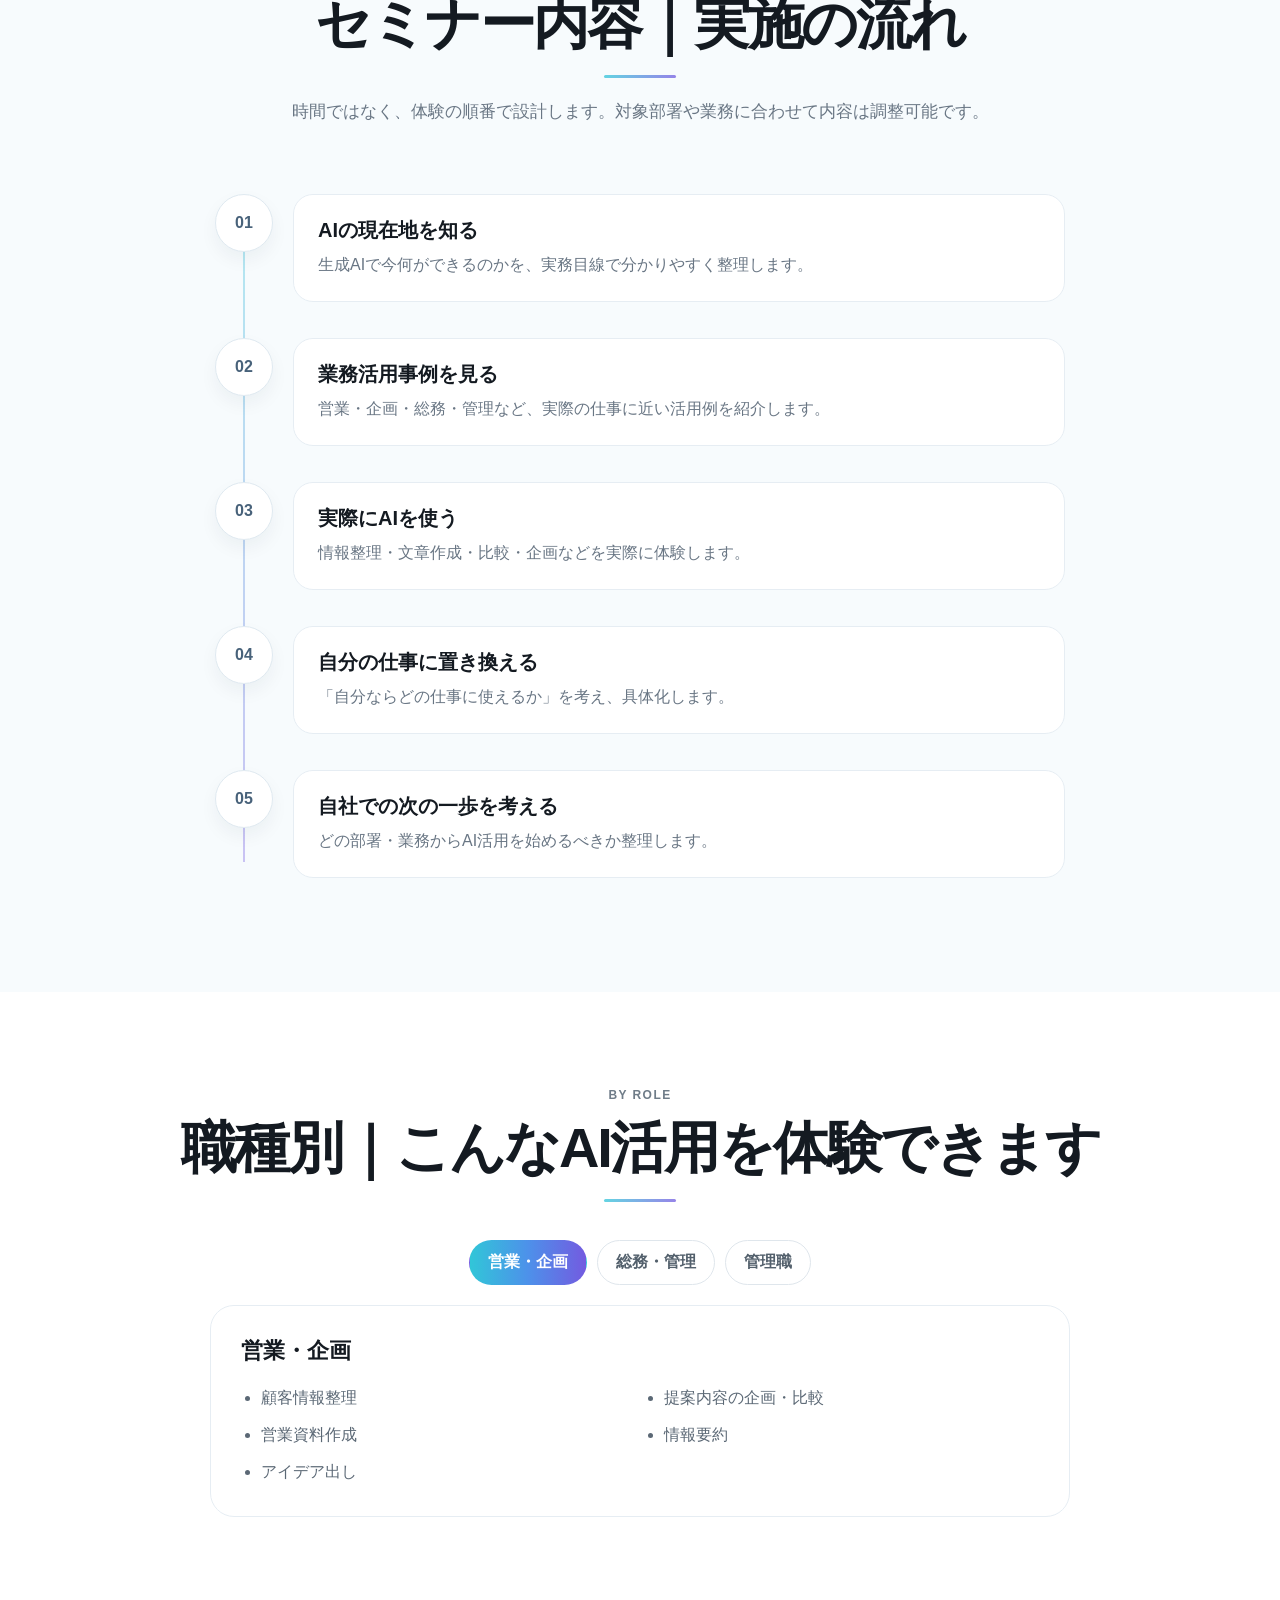
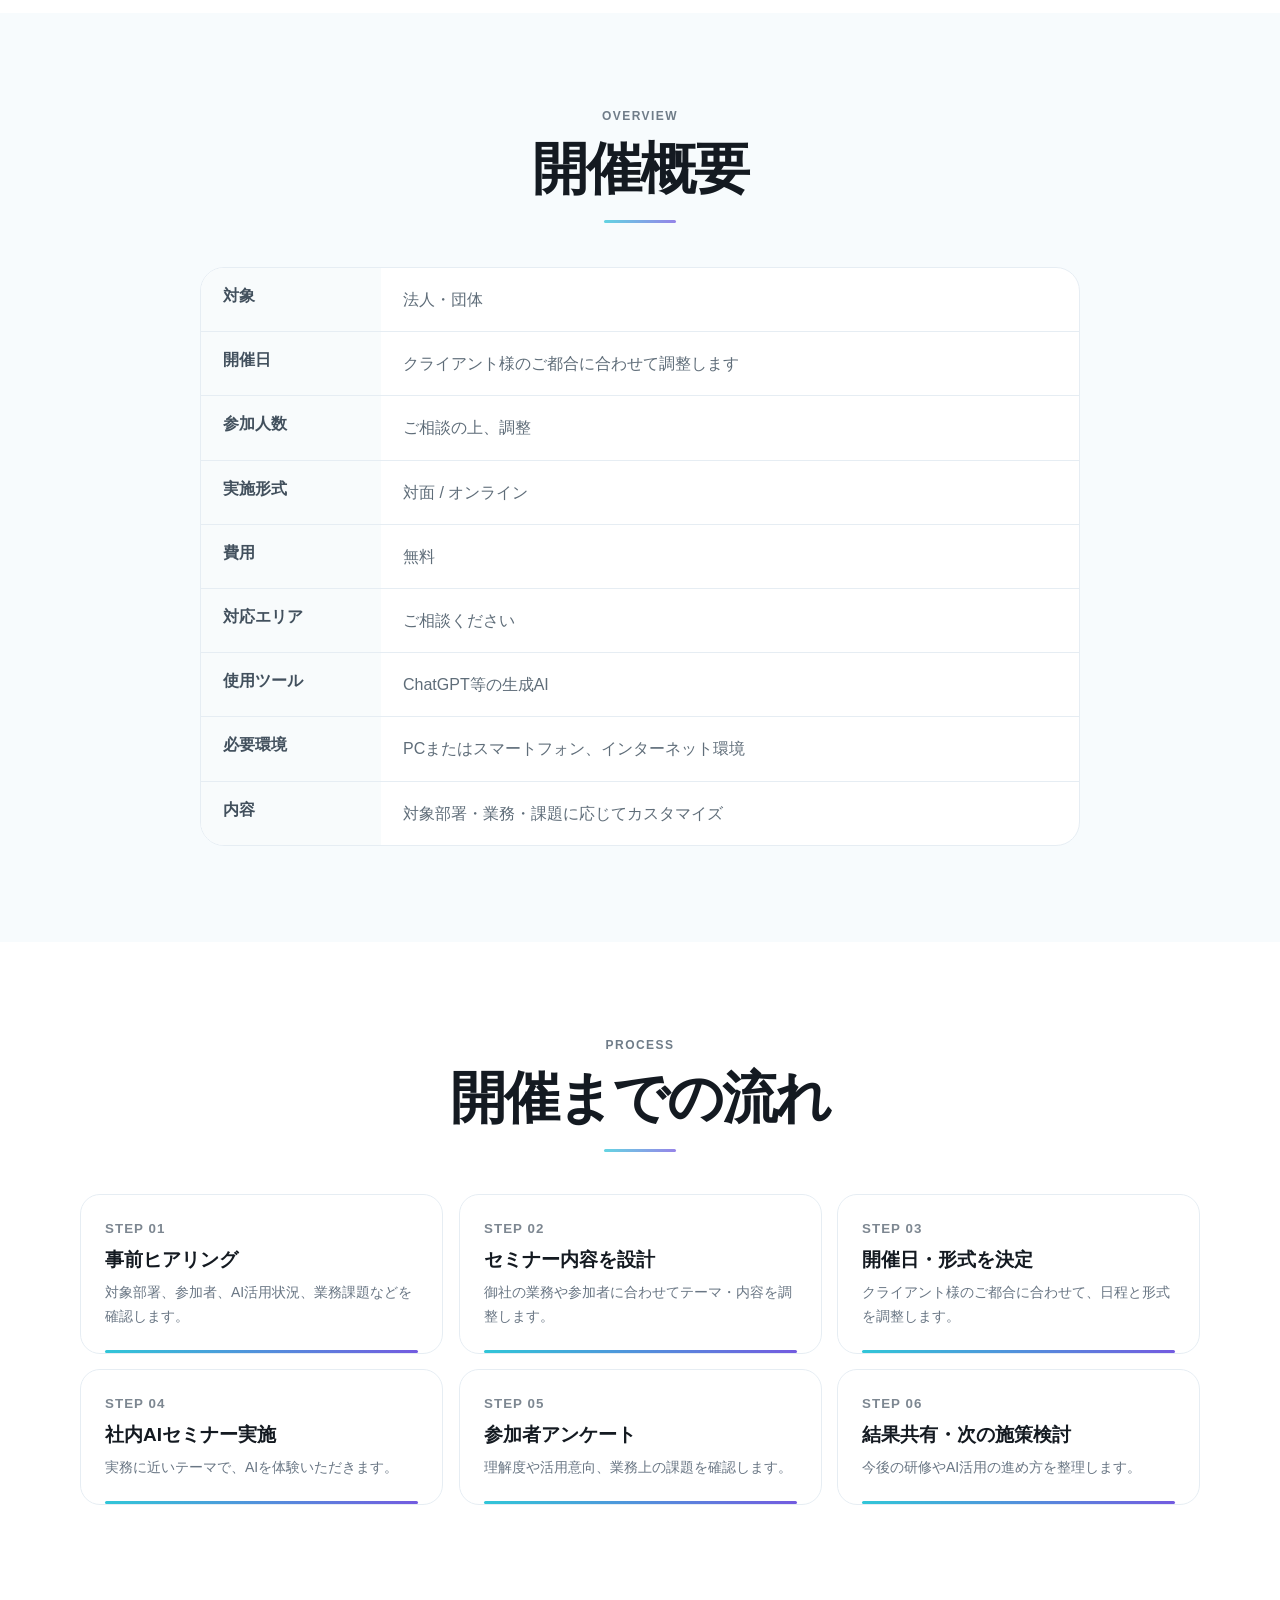
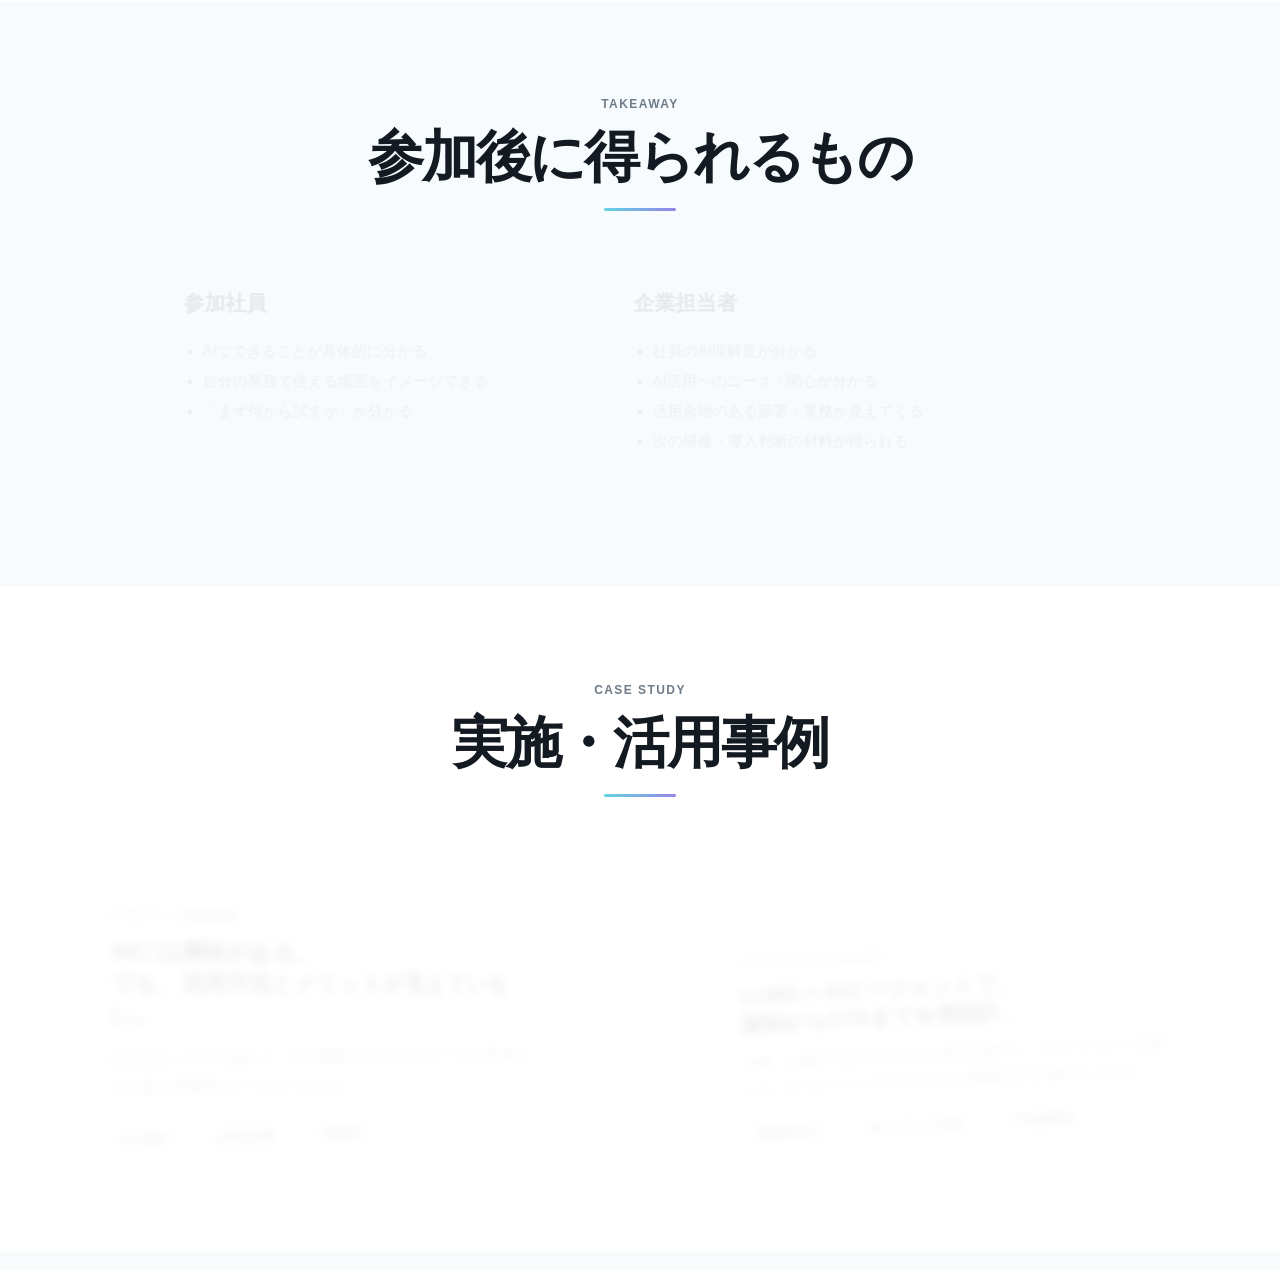
==== commit e2a3e953: "Remove duplicate navigation and extra seminar header" ====
--- a/ai-reskilling/seminar/index.html
+++ b/ai-reskilling/seminar/index.html
@@ -1 +1,10 @@
-<!doctype html><html lang="ja"><head><meta charset="utf-8"><meta name="viewport" content="width=device-width,initial-scale=1,viewport-fit=cover"><meta name="robots" content="noindex,nofollow,noarchive"><title>Meta Heroes｜無料社内AIセミナー概要</title><style>*{box-sizing:border-box}body{margin:0;min-height:100vh;display:grid;place-items:center;background:#fff;color:#171c22;font-family:-apple-system,BlinkMacSystemFont,"Segoe UI","Yu Gothic",sans-serif}.load{text-align:center;padding:32px}.dot{width:12px;height:12px;border-radius:50%;margin:0 auto 16px;background:linear-gradient(135deg,#31c6d8,#735be0);animation:p 1.2s ease-in-out infinite}@keyframes p{50%{transform:scale(1.4);opacity:.5}}p{color:#75818c;font-size:14px}</style></head><body><main class="load" id="loading"><div class="dot"></div><strong>Meta Heroes</strong><p>セミナー概要を読み込んでいます。</p></main><script>(async()=>{const files=["assets/site-01.txt","assets/site-02.txt","assets/site-03.txt","assets/site-04.txt","assets/site-05.txt","assets/site-06.txt","assets/site-07.txt","assets/site-08.txt","assets/site-09.txt"];const logoSrc='../assets/meta-heroes-logo.svg';const head=`<style id="mh-shared-brand-style">.mh-site-nav{position:sticky;top:0;z-index:10050;height:72px;display:flex;align-items:center;background:rgba(255,255,255,.94);-webkit-backdrop-filter:blur(16px);backdrop-filter:blur(16px);border-bottom:1px solid rgba(19,27,35,.08)}.mh-site-nav__inner{width:min(1120px,calc(100% - 32px));margin:0 auto;display:flex;align-items:center;justify-content:space-between;gap:16px}.mh-site-nav__brand{display:inline-flex;align-items:center;text-decoration:none!important;white-space:nowrap}.mh-site-nav__brand img{height:34px;width:auto;display:block}.mh-site-nav__menu{display:flex;align-items:center;gap:7px}.mh-site-nav__link{min-height:42px;padding:0 16px;border-radius:999px;display:inline-flex;align-items:center;justify-content:center;text-decoration:none!important;font:850 13px/1 -apple-system,BlinkMacSystemFont,"Segoe UI","Noto Sans JP","Yu Gothic",sans-serif;color:#53606c!important;border:1px solid transparent;-webkit-tap-highlight-color:transparent}.mh-site-nav__link.is-current{background:#eef8fb;border-color:#d7edf2;color:#247b92!important}.mh-site-nav__link.is-primary{background:linear-gradient(90deg,#32c6d9,#3aa6ea,#6d5bd6);color:#fff!important}.mh-site-header{padding:28px 20px 18px;background:linear-gradient(180deg,#fbfcfd 0%,#ffffff 100%);border-bottom:1px solid rgba(19,27,35,.06)}.mh-site-header__inner{width:min(1120px,100%);margin:0 auto;display:flex;align-items:center;justify-content:space-between;gap:22px;flex-wrap:wrap}.mh-site-header__brand{display:flex;align-items:center;gap:18px}.mh-site-header__brand img{height:44px;width:auto;display:block}.mh-site-header__eyebrow{margin:0 0 8px;font-size:11px;font-weight:900;letter-spacing:.12em;color:#6d7985}.mh-site-header__title{margin:0;color:#171c22;font-size:clamp(24px,3vw,36px);line-height:1.25;letter-spacing:-.03em}.mh-site-header__desc{margin:0;color:#6d7985;font-size:14px;line-height:1.7}.mh-site-header__action{display:inline-flex;align-items:center;justify-content:center;min-height:46px;padding:0 18px;border-radius:999px;background:#171c22;color:#fff!important;text-decoration:none!important;font-size:13px;font-weight:900;white-space:nowrap}.mh-site-footer{padding:38px 20px 54px;background:#f7f9fb;border-top:1px solid rgba(19,27,35,.08)}.mh-site-footer__inner{width:min(1120px,100%);margin:0 auto;display:grid;gap:18px}.mh-site-footer__top{display:flex;align-items:center;justify-content:space-between;gap:20px;flex-wrap:wrap}.mh-site-footer__brand{display:flex;align-items:center;gap:14px}.mh-site-footer__brand img{height:36px;width:auto;display:block}.mh-site-footer__meta{display:grid;gap:4px}.mh-site-footer__meta strong{font-size:15px;color:#171c22}.mh-site-footer__meta span,.mh-site-footer__copy{font-size:12px;color:#7b8793;line-height:1.7}.mh-site-footer__nav{display:flex;align-items:center;gap:10px;flex-wrap:wrap}.mh-site-footer__nav a{display:inline-flex;align-items:center;justify-content:center;min-height:38px;padding:0 14px;border-radius:999px;border:1px solid #dde6ed;background:#fff;color:#40515f!important;text-decoration:none!important;font-size:12px;font-weight:800}@media(max-width:640px){.mh-site-nav{height:62px}.mh-site-nav__inner{width:calc(100% - 20px);gap:8px}.mh-site-nav__brand img{height:28px}.mh-site-nav__menu{gap:4px}.mh-site-nav__link{min-height:38px;padding:0 11px;font-size:12px}.mh-site-header{padding:20px 16px 16px}.mh-site-header__brand{gap:12px;align-items:flex-start}.mh-site-header__brand img{height:34px}.mh-site-header__title{font-size:24px}.mh-site-header__desc{font-size:13px}.mh-site-header__action{width:100%}.mh-site-footer{padding:30px 16px 42px}.mh-site-footer__top{align-items:flex-start}.mh-site-footer__brand img{height:30px}.mh-site-footer__nav a{flex:1 1 auto}}</style>`;const nav=`<nav class="mh-site-nav" aria-label="ページナビゲーション"><div class="mh-site-nav__inner"><a class="mh-site-nav__brand" href="https://keito-mh.github.io/meta-heroes-public-content/ai-reskilling/"><img src="${logoSrc}" alt="Meta Heroes"></a><div class="mh-site-nav__menu"><a class="mh-site-nav__link" href="https://keito-mh.github.io/meta-heroes-public-content/ai-reskilling/">TOP</a><a class="mh-site-nav__link is-primary is-current" href="https://keito-mh.github.io/meta-heroes-public-content/ai-reskilling/seminar/">セミナー概要</a></div></div></nav>`;const siteHeader=`<header class="mh-site-header"><div class="mh-site-header__inner"><div class="mh-site-header__brand"><img src="${logoSrc}" alt="Meta Heroes"><div><p class="mh-site-header__eyebrow">SEMINAR OVERVIEW</p><h1 class="mh-site-header__title">無料社内AIセミナー 概要ページ</h1><p class="mh-site-header__desc">対象、内容、開催概要、実施までの流れを確認できるページです。</p></div></div><a class="mh-site-header__action" href="https://keito-mh.github.io/meta-heroes-public-content/ai-reskilling/">TOPへ戻る</a></div></header>`;const footer=`<footer class="mh-site-footer"><div class="mh-site-footer__inner"><div class="mh-site-footer__top"><div class="mh-site-footer__brand"><img src="${logoSrc}" alt="Meta Heroes"><div class="mh-site-footer__meta"><strong>株式会社Meta Heroes</strong><span>AI・XR・教育を通じて、学びと行動のきっかけをつくるEdTechカンパニー</span></div></div><div class="mh-site-footer__nav"><a href="https://keito-mh.github.io/meta-heroes-public-content/ai-reskilling/">TOP</a><a href="https://keito-mh.github.io/meta-heroes-public-content/ai-reskilling/seminar/">セミナー概要</a></div></div><p class="mh-site-footer__copy">© Meta Heroes. All rights reserved.</p></div></footer>`;try{const parts=await Promise.all(files.map(async f=>{const r=await fetch(f,{cache:'no-store'});if(!r.ok)throw new Error(f+': '+r.status);return r.text()}));let page=parts.join('');page=page.replace('</head>',head+'</head>');page=page.replace('<body>','<body>'+nav+siteHeader);page=page.replace('</body>',footer+'</body>');document.open();document.write(page);document.close()}catch(e){console.error(e);document.getElementById('loading').innerHTML='<strong>読み込みに失敗しました</strong><p>ページを再読み込みしてください。</p>'}})();</script></body></html>+<!doctype html><html lang="ja"><head><meta charset="utf-8"><meta name="viewport" content="width=device-width,initial-scale=1,viewport-fit=cover"><meta name="robots" content="noindex,nofollow,noarchive"><title>Meta Heroes｜無料社内AIセミナー概要</title><style>*{box-sizing:border-box}body{margin:0;min-height:100vh;display:grid;place-items:center;background:#fff;color:#171c22;font-family:-apple-system,BlinkMacSystemFont,"Segoe UI","Yu Gothic",sans-serif}.load{text-align:center;padding:32px}.dot{width:12px;height:12px;border-radius:50%;margin:0 auto 16px;background:linear-gradient(135deg,#31c6d8,#735be0);animation:p 1.2s ease-in-out infinite}@keyframes p{50%{transform:scale(1.4);opacity:.5}}.load p{color:#75818c;font-size:14px}</style></head><body><main class="load" id="loading"><div class="dot"></div><strong>Meta Heroes</strong><p>セミナー概要を読み込んでいます。</p></main><script>(async()=>{const files=['assets/site-01.txt','assets/site-02.txt','assets/site-03.txt','assets/site-04.txt','assets/site-05.txt','assets/site-06.txt','assets/site-07.txt','assets/site-08.txt','assets/site-09.txt'];const head=`<style id="mh-unified-brand-style">
+.mh-site-nav{position:sticky;top:0;z-index:10050;height:72px;display:flex;align-items:center;background:rgba(255,255,255,.94);-webkit-backdrop-filter:blur(16px);backdrop-filter:blur(16px);border-bottom:1px solid rgba(19,27,35,.08)}
+.mh-site-nav__inner{width:min(1120px,calc(100% - 32px));margin:0 auto;display:flex;align-items:center;justify-content:space-between;gap:16px}
+.mh-site-nav__brand{display:inline-flex;align-items:center;text-decoration:none!important;white-space:nowrap}.mh-site-nav__brand img{height:34px;width:auto;display:block}
+.mh-site-nav__menu{display:flex;align-items:center;gap:7px}
+.mh-site-nav__link{min-height:42px;padding:0 16px;border-radius:999px;display:inline-flex;align-items:center;justify-content:center;text-decoration:none!important;font:850 13px/1 -apple-system,BlinkMacSystemFont,"Segoe UI","Noto Sans JP","Yu Gothic",sans-serif;color:#53606c!important;border:1px solid transparent;-webkit-tap-highlight-color:transparent}
+.mh-site-nav__link.is-current{background:#eef8fb;border-color:#d7edf2;color:#247b92!important}.mh-site-nav__link.is-primary{background:linear-gradient(90deg,#32c6d9,#3aa6ea,#6d5bd6);color:#fff!important}
+.mh-site-footer{padding:38px 20px 54px;background:#f7f9fb;border-top:1px solid rgba(19,27,35,.08)}.mh-site-footer__inner{width:min(1120px,100%);margin:0 auto;display:grid;gap:18px}.mh-site-footer__top{display:flex;align-items:center;justify-content:space-between;gap:20px;flex-wrap:wrap}.mh-site-footer__brand{display:flex;align-items:center;gap:14px}.mh-site-footer__brand img{height:36px;width:auto;display:block}.mh-site-footer__meta{display:grid;gap:4px}.mh-site-footer__meta strong{font-size:15px;color:#171c22}.mh-site-footer__meta span,.mh-site-footer__copy{font-size:12px;color:#7b8793;line-height:1.7}.mh-site-footer__nav{display:flex;align-items:center;gap:10px;flex-wrap:wrap}.mh-site-footer__nav a{display:inline-flex;align-items:center;justify-content:center;min-height:38px;padding:0 14px;border-radius:999px;border:1px solid #dde6ed;background:#fff;color:#40515f!important;text-decoration:none!important;font-size:12px;font-weight:800}
+@media(max-width:640px){.mh-site-nav{height:62px}.mh-site-nav__inner{width:calc(100% - 20px);gap:8px}.mh-site-nav__brand img{height:28px}.mh-site-nav__menu{gap:4px}.mh-site-nav__link{min-height:38px;padding:0 11px;font-size:12px}.mh-site-footer{padding:30px 16px 42px}.mh-site-footer__top{align-items:flex-start}.mh-site-footer__brand img{height:30px}.mh-site-footer__nav a{flex:1 1 auto}}
+</style>`;const nav=`<nav class="mh-site-nav" aria-label="ページナビゲーション"><div class="mh-site-nav__inner"><a class="mh-site-nav__brand" href="https://keito-mh.github.io/meta-heroes-public-content/ai-reskilling/"><img src="../assets/meta-heroes-logo.svg" alt="Meta Heroes"></a><div class="mh-site-nav__menu"><a class="mh-site-nav__link" href="https://keito-mh.github.io/meta-heroes-public-content/ai-reskilling/">TOP</a><a class="mh-site-nav__link is-primary is-current" href="https://keito-mh.github.io/meta-heroes-public-content/ai-reskilling/seminar/">セミナー概要</a></div></div></nav>`;const footer=`<footer class="mh-site-footer"><div class="mh-site-footer__inner"><div class="mh-site-footer__top"><div class="mh-site-footer__brand"><img src="../assets/meta-heroes-logo.svg" alt="Meta Heroes"><div class="mh-site-footer__meta"><strong>株式会社Meta Heroes</strong><span>AI・XR・教育を通じて、学びと行動のきっかけをつくるEdTechカンパニー</span></div></div><div class="mh-site-footer__nav"><a href="https://keito-mh.github.io/meta-heroes-public-content/ai-reskilling/">TOP</a><a href="https://keito-mh.github.io/meta-heroes-public-content/ai-reskilling/seminar/">セミナー概要</a></div></div><p class="mh-site-footer__copy">© Meta Heroes. All rights reserved.</p></div></footer>`;try{const parts=await Promise.all(files.map(async f=>{const r=await fetch(f,{cache:'no-store'});if(!r.ok)throw new Error(f+': '+r.status);return r.text()}));let page=parts.join('');page=page.replace(/<style id="mh-shared-nav-style">[\s\S]*?<\/style>/g,'');page=page.replace(/<nav class="mh-site-nav"[\s\S]*?<\/nav>/g,'');page=page.replace('</head>',head+'</head>');page=page.replace('<body>','<body>'+nav);page=page.replace('</body>',footer+'</body>');document.open();document.write(page);document.close()}catch(e){console.error(e);document.getElementById('loading').innerHTML='<strong>読み込みに失敗しました</strong><p>ページを再読み込みしてください。</p>'}})();</script></body></html>
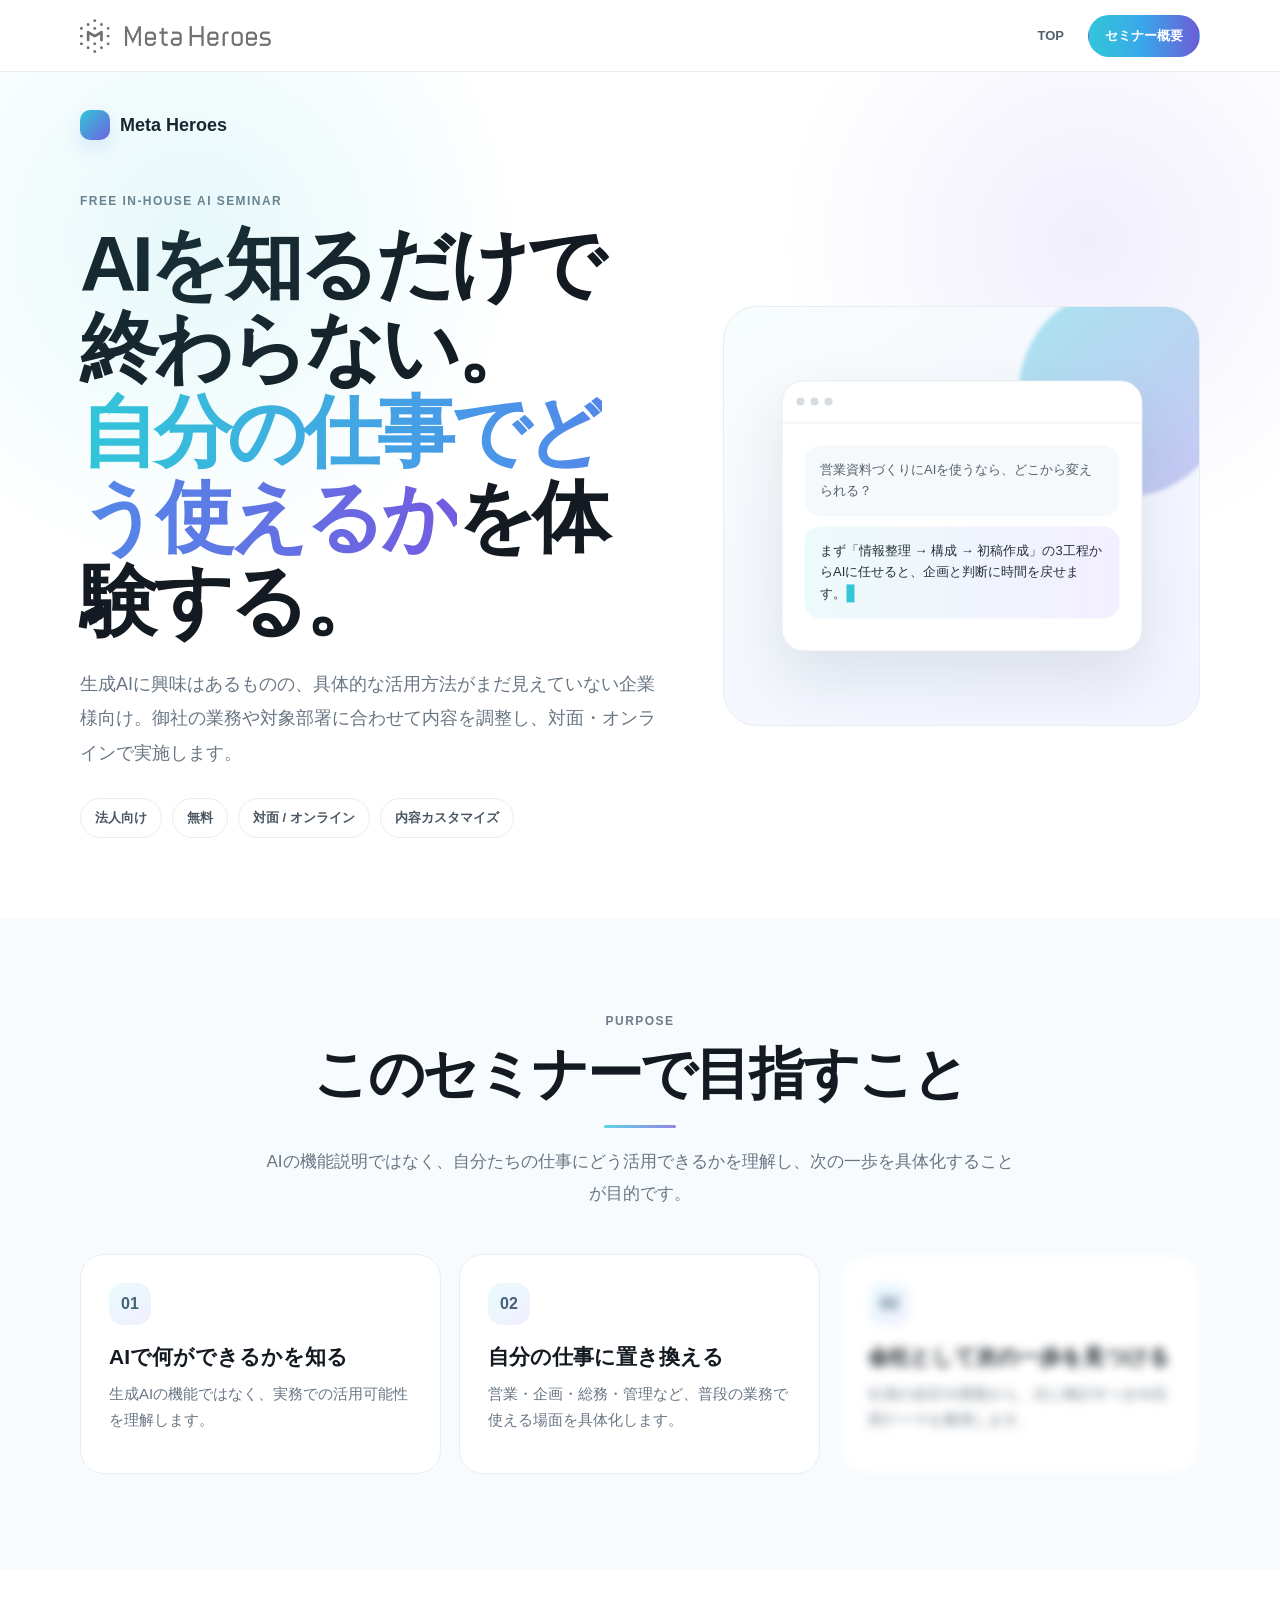
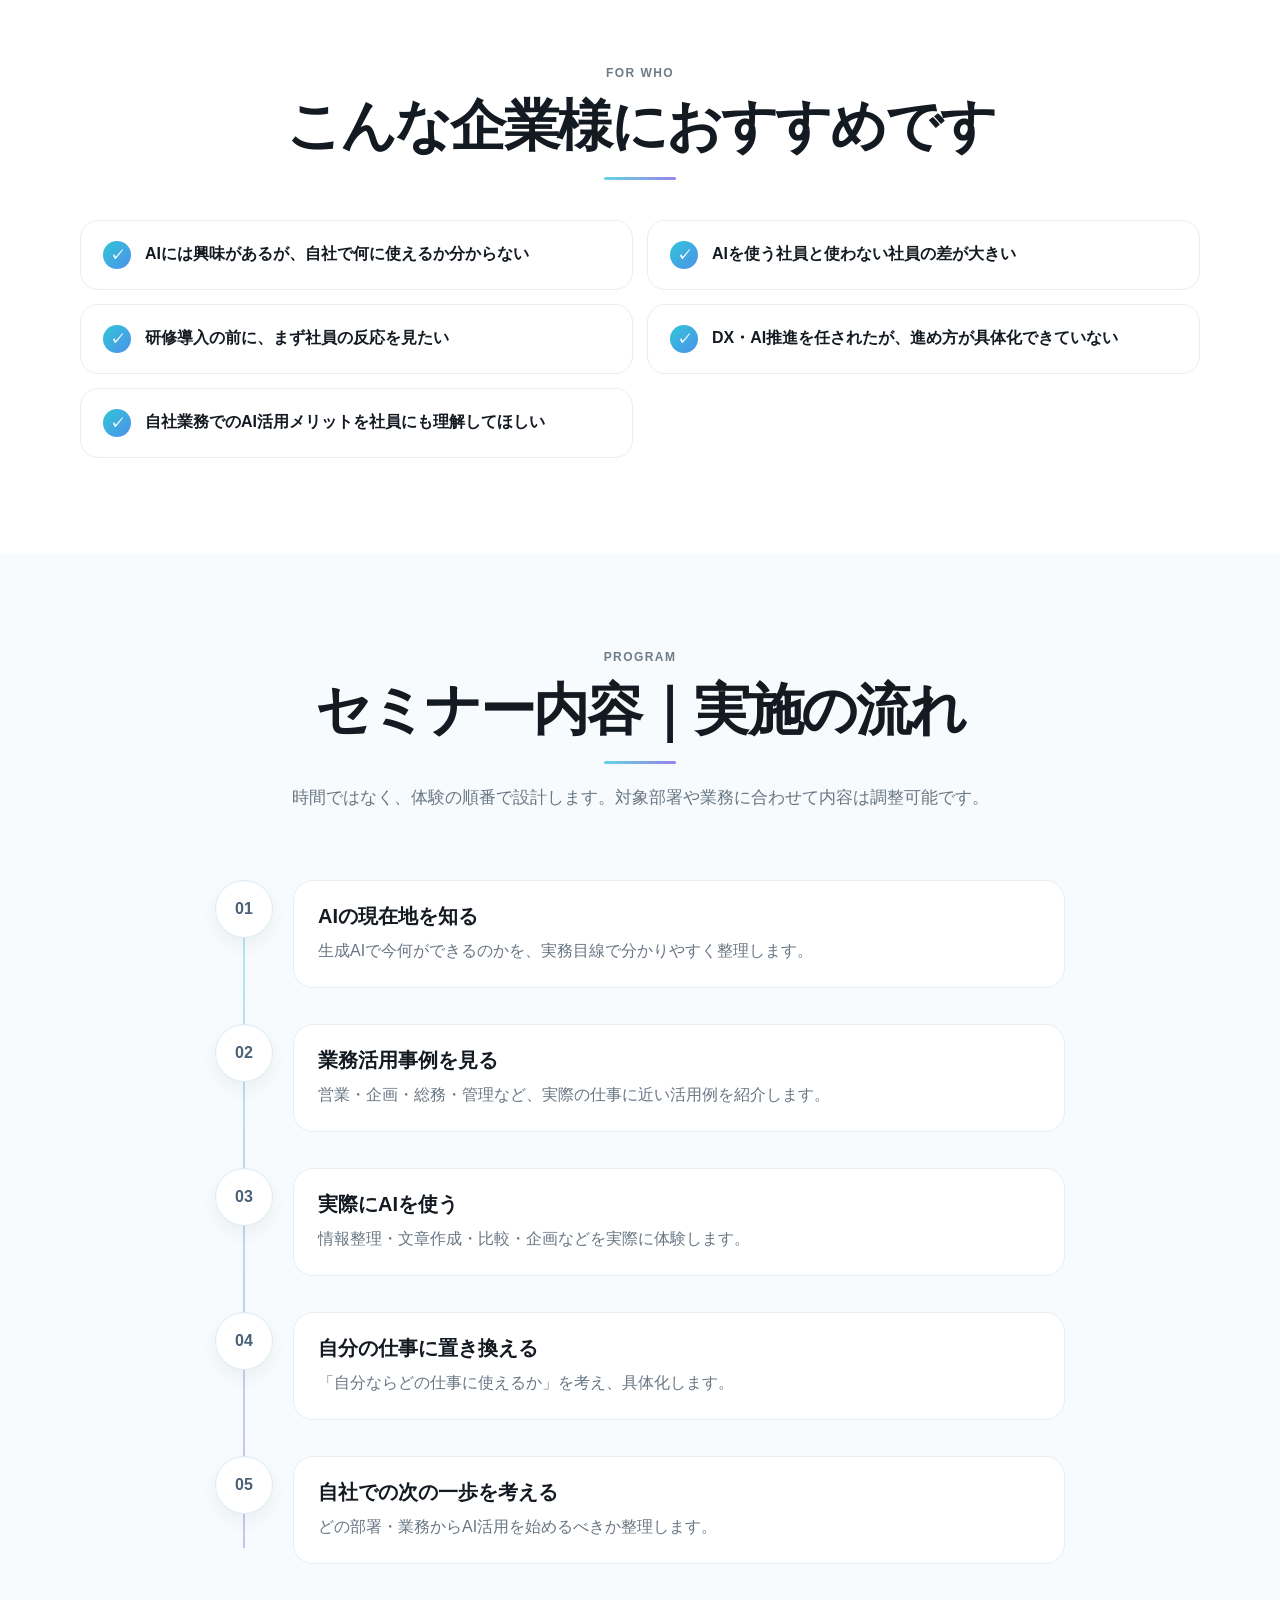
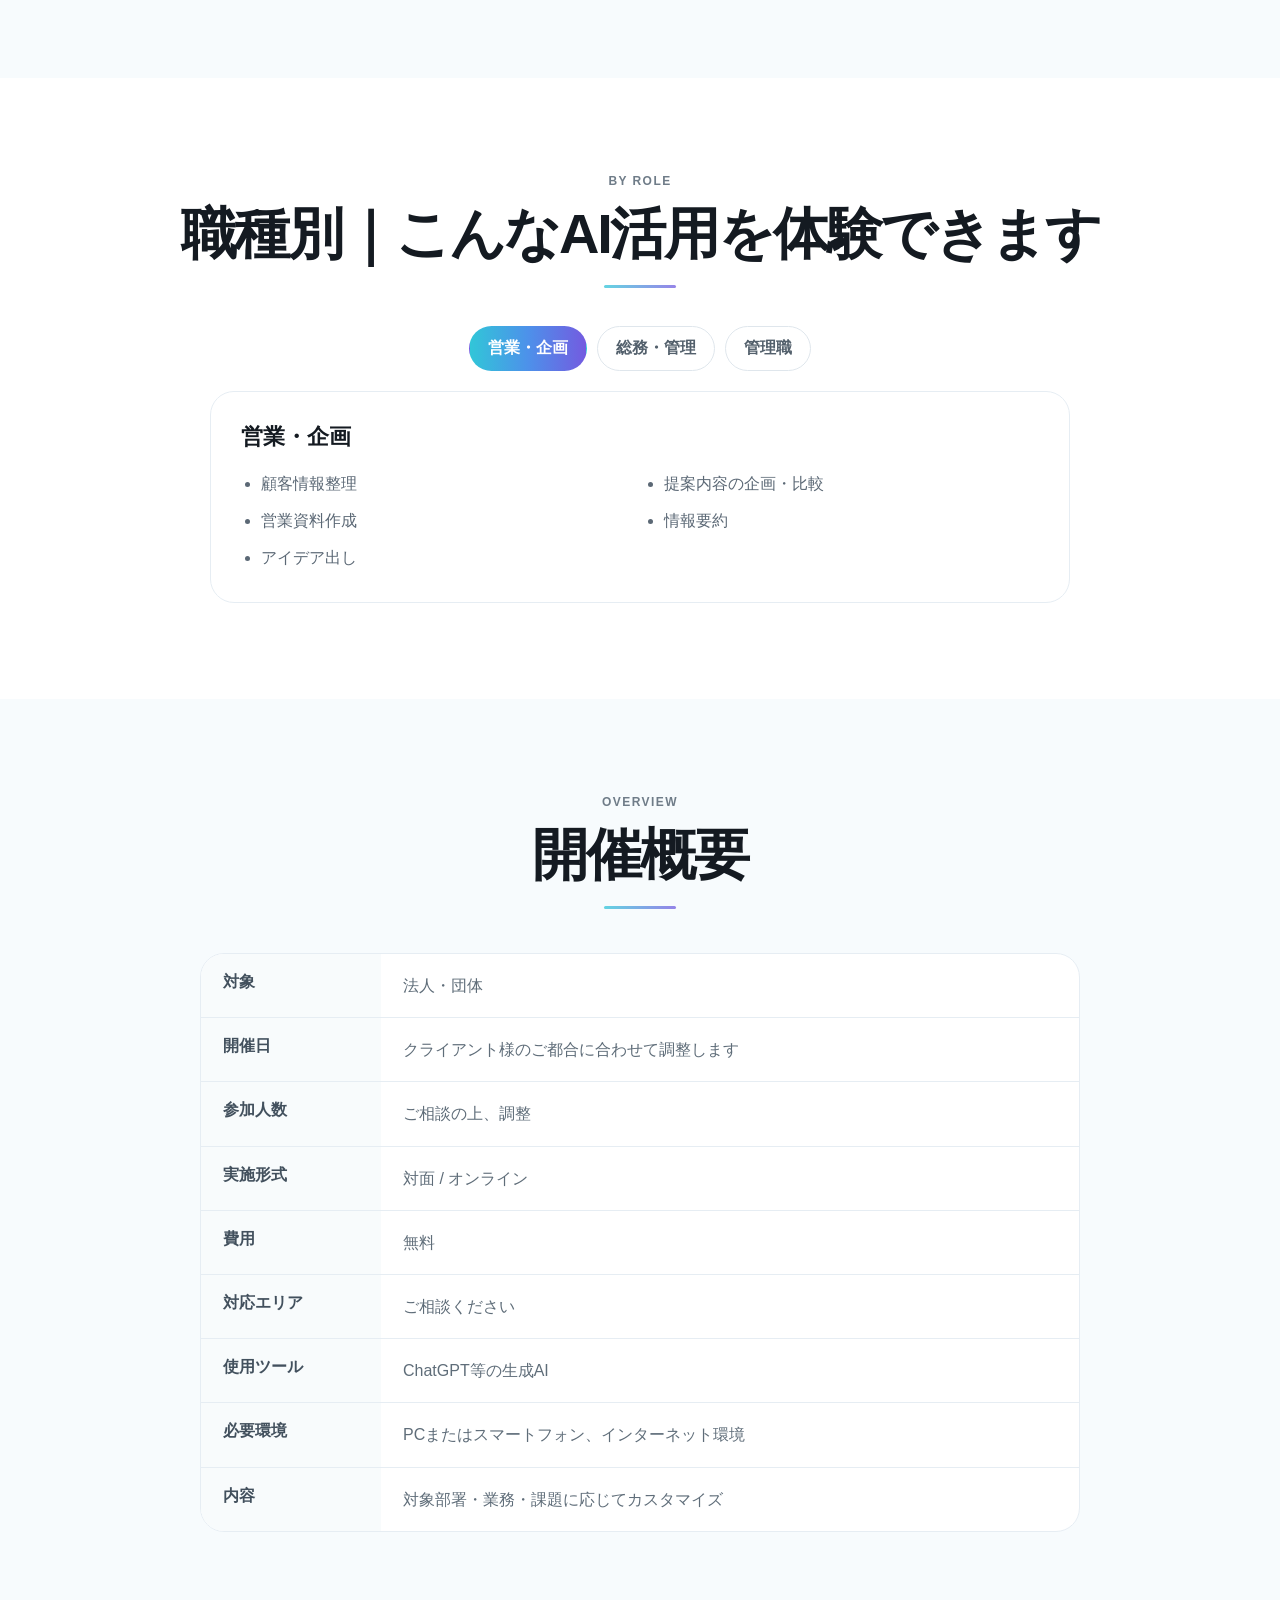
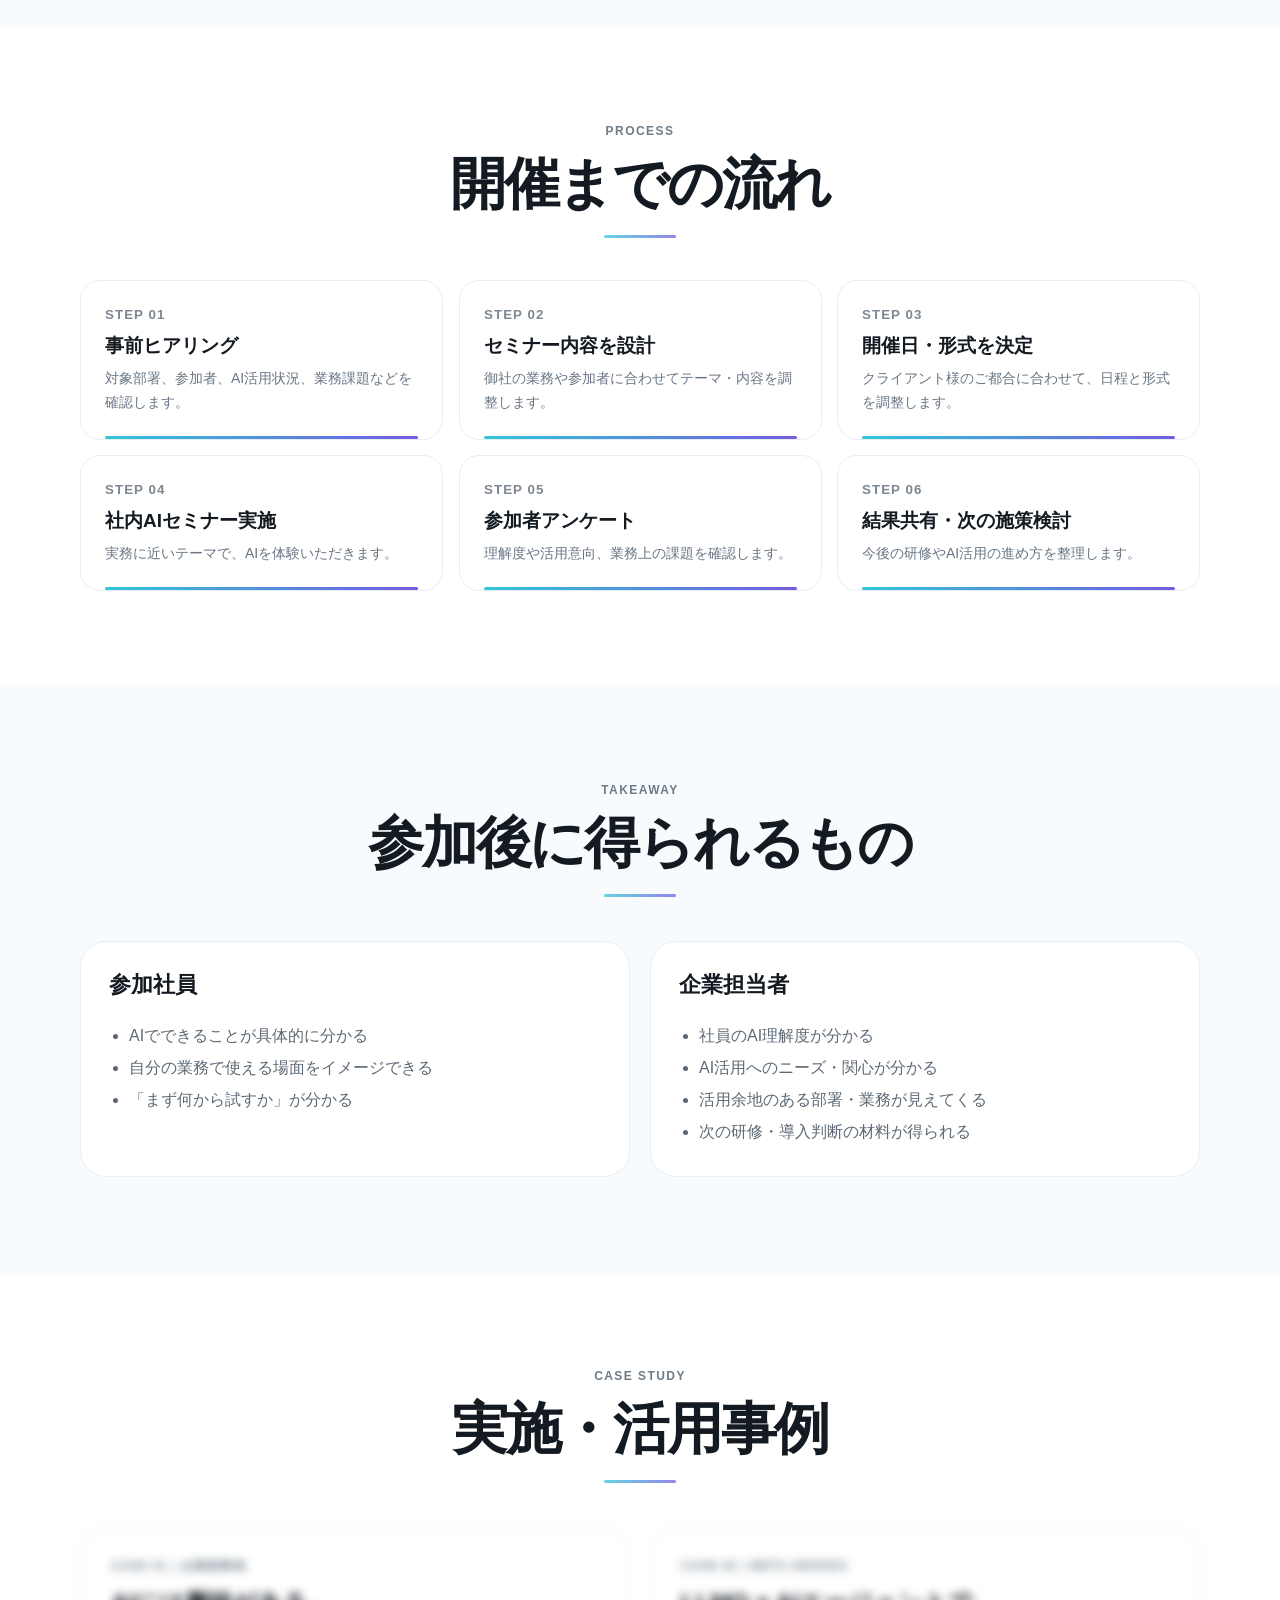
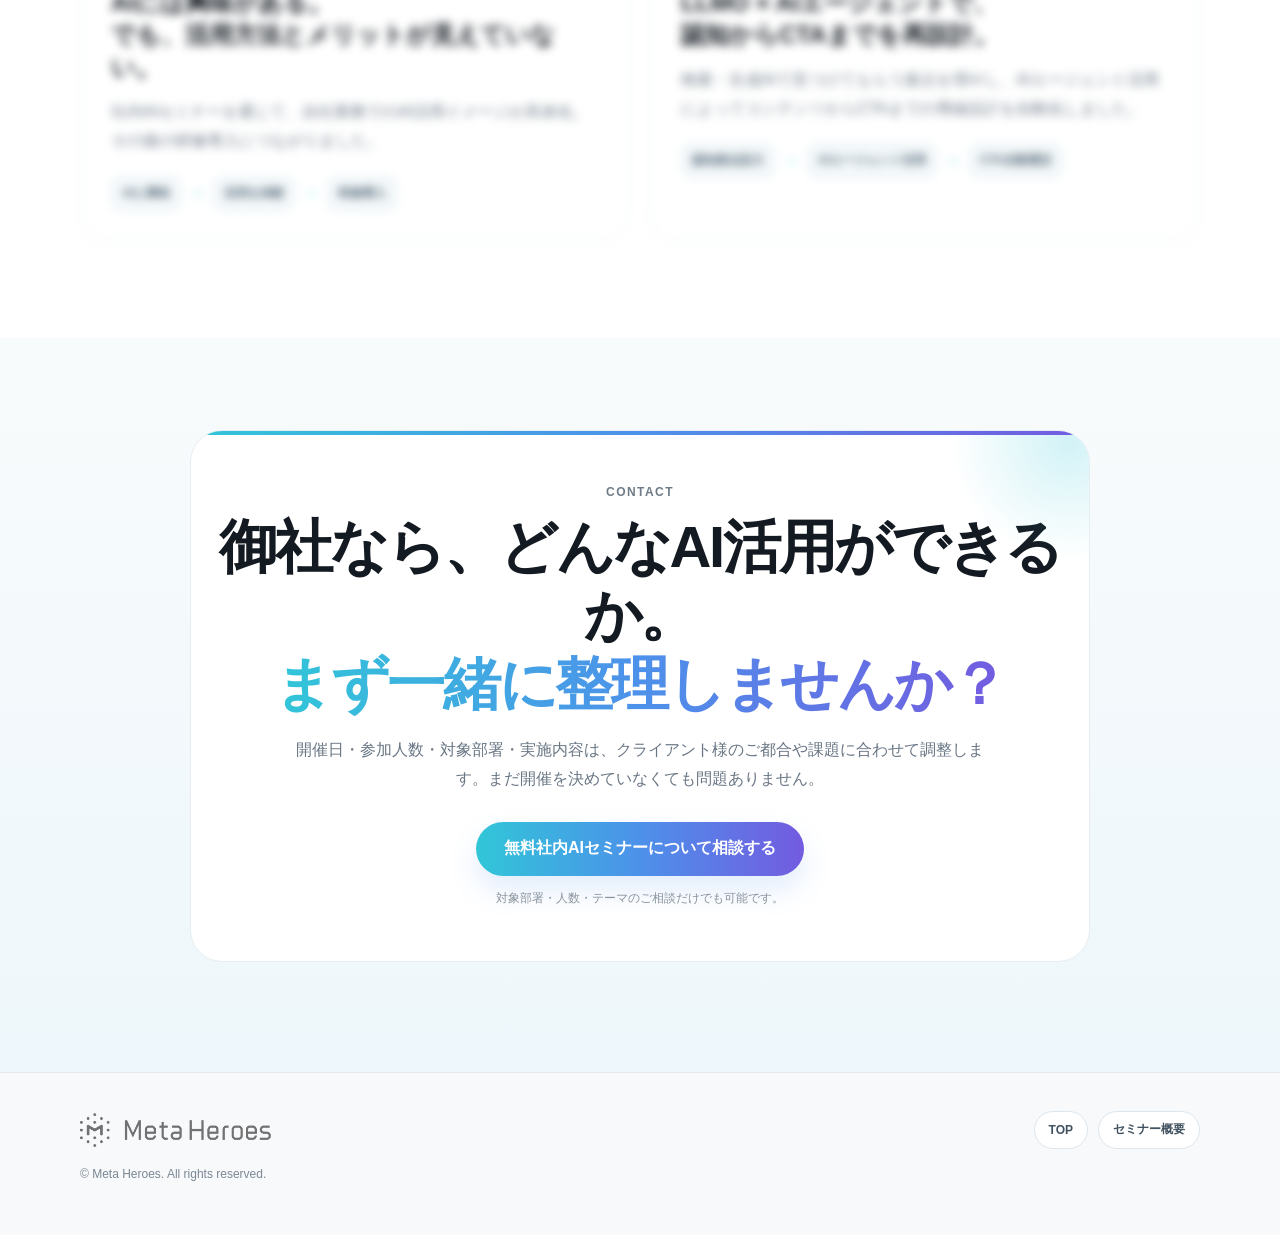
==== commit 9f6e4d1b: "Fix seminar nav logo and internal navigation" ====
--- a/ai-reskilling/seminar/index.html
+++ b/ai-reskilling/seminar/index.html
@@ -1,10 +1 @@
-<!doctype html><html lang="ja"><head><meta charset="utf-8"><meta name="viewport" content="width=device-width,initial-scale=1,viewport-fit=cover"><meta name="robots" content="noindex,nofollow,noarchive"><title>Meta Heroes｜無料社内AIセミナー概要</title><style>*{box-sizing:border-box}body{margin:0;min-height:100vh;display:grid;place-items:center;background:#fff;color:#171c22;font-family:-apple-system,BlinkMacSystemFont,"Segoe UI","Yu Gothic",sans-serif}.load{text-align:center;padding:32px}.dot{width:12px;height:12px;border-radius:50%;margin:0 auto 16px;background:linear-gradient(135deg,#31c6d8,#735be0);animation:p 1.2s ease-in-out infinite}@keyframes p{50%{transform:scale(1.4);opacity:.5}}.load p{color:#75818c;font-size:14px}</style></head><body><main class="load" id="loading"><div class="dot"></div><strong>Meta Heroes</strong><p>セミナー概要を読み込んでいます。</p></main><script>(async()=>{const files=['assets/site-01.txt','assets/site-02.txt','assets/site-03.txt','assets/site-04.txt','assets/site-05.txt','assets/site-06.txt','assets/site-07.txt','assets/site-08.txt','assets/site-09.txt'];const head=`<style id="mh-unified-brand-style">
-.mh-site-nav{position:sticky;top:0;z-index:10050;height:72px;display:flex;align-items:center;background:rgba(255,255,255,.94);-webkit-backdrop-filter:blur(16px);backdrop-filter:blur(16px);border-bottom:1px solid rgba(19,27,35,.08)}
-.mh-site-nav__inner{width:min(1120px,calc(100% - 32px));margin:0 auto;display:flex;align-items:center;justify-content:space-between;gap:16px}
-.mh-site-nav__brand{display:inline-flex;align-items:center;text-decoration:none!important;white-space:nowrap}.mh-site-nav__brand img{height:34px;width:auto;display:block}
-.mh-site-nav__menu{display:flex;align-items:center;gap:7px}
-.mh-site-nav__link{min-height:42px;padding:0 16px;border-radius:999px;display:inline-flex;align-items:center;justify-content:center;text-decoration:none!important;font:850 13px/1 -apple-system,BlinkMacSystemFont,"Segoe UI","Noto Sans JP","Yu Gothic",sans-serif;color:#53606c!important;border:1px solid transparent;-webkit-tap-highlight-color:transparent}
-.mh-site-nav__link.is-current{background:#eef8fb;border-color:#d7edf2;color:#247b92!important}.mh-site-nav__link.is-primary{background:linear-gradient(90deg,#32c6d9,#3aa6ea,#6d5bd6);color:#fff!important}
-.mh-site-footer{padding:38px 20px 54px;background:#f7f9fb;border-top:1px solid rgba(19,27,35,.08)}.mh-site-footer__inner{width:min(1120px,100%);margin:0 auto;display:grid;gap:18px}.mh-site-footer__top{display:flex;align-items:center;justify-content:space-between;gap:20px;flex-wrap:wrap}.mh-site-footer__brand{display:flex;align-items:center;gap:14px}.mh-site-footer__brand img{height:36px;width:auto;display:block}.mh-site-footer__meta{display:grid;gap:4px}.mh-site-footer__meta strong{font-size:15px;color:#171c22}.mh-site-footer__meta span,.mh-site-footer__copy{font-size:12px;color:#7b8793;line-height:1.7}.mh-site-footer__nav{display:flex;align-items:center;gap:10px;flex-wrap:wrap}.mh-site-footer__nav a{display:inline-flex;align-items:center;justify-content:center;min-height:38px;padding:0 14px;border-radius:999px;border:1px solid #dde6ed;background:#fff;color:#40515f!important;text-decoration:none!important;font-size:12px;font-weight:800}
-@media(max-width:640px){.mh-site-nav{height:62px}.mh-site-nav__inner{width:calc(100% - 20px);gap:8px}.mh-site-nav__brand img{height:28px}.mh-site-nav__menu{gap:4px}.mh-site-nav__link{min-height:38px;padding:0 11px;font-size:12px}.mh-site-footer{padding:30px 16px 42px}.mh-site-footer__top{align-items:flex-start}.mh-site-footer__brand img{height:30px}.mh-site-footer__nav a{flex:1 1 auto}}
-</style>`;const nav=`<nav class="mh-site-nav" aria-label="ページナビゲーション"><div class="mh-site-nav__inner"><a class="mh-site-nav__brand" href="https://keito-mh.github.io/meta-heroes-public-content/ai-reskilling/"><img src="../assets/meta-heroes-logo.svg" alt="Meta Heroes"></a><div class="mh-site-nav__menu"><a class="mh-site-nav__link" href="https://keito-mh.github.io/meta-heroes-public-content/ai-reskilling/">TOP</a><a class="mh-site-nav__link is-primary is-current" href="https://keito-mh.github.io/meta-heroes-public-content/ai-reskilling/seminar/">セミナー概要</a></div></div></nav>`;const footer=`<footer class="mh-site-footer"><div class="mh-site-footer__inner"><div class="mh-site-footer__top"><div class="mh-site-footer__brand"><img src="../assets/meta-heroes-logo.svg" alt="Meta Heroes"><div class="mh-site-footer__meta"><strong>株式会社Meta Heroes</strong><span>AI・XR・教育を通じて、学びと行動のきっかけをつくるEdTechカンパニー</span></div></div><div class="mh-site-footer__nav"><a href="https://keito-mh.github.io/meta-heroes-public-content/ai-reskilling/">TOP</a><a href="https://keito-mh.github.io/meta-heroes-public-content/ai-reskilling/seminar/">セミナー概要</a></div></div><p class="mh-site-footer__copy">© Meta Heroes. All rights reserved.</p></div></footer>`;try{const parts=await Promise.all(files.map(async f=>{const r=await fetch(f,{cache:'no-store'});if(!r.ok)throw new Error(f+': '+r.status);return r.text()}));let page=parts.join('');page=page.replace(/<style id="mh-shared-nav-style">[\s\S]*?<\/style>/g,'');page=page.replace(/<nav class="mh-site-nav"[\s\S]*?<\/nav>/g,'');page=page.replace('</head>',head+'</head>');page=page.replace('<body>','<body>'+nav);page=page.replace('</body>',footer+'</body>');document.open();document.write(page);document.close()}catch(e){console.error(e);document.getElementById('loading').innerHTML='<strong>読み込みに失敗しました</strong><p>ページを再読み込みしてください。</p>'}})();</script></body></html>+<!doctype html><html lang="ja"><head><meta charset="utf-8"><meta name="viewport" content="width=device-width,initial-scale=1,viewport-fit=cover"><meta name="robots" content="noindex,nofollow,noarchive"><title>Meta Heroes｜無料社内AIセミナー概要</title><style>*{box-sizing:border-box}body{margin:0;min-height:100vh;display:grid;place-items:center;background:#fff;color:#171c22;font-family:-apple-system,BlinkMacSystemFont,"Segoe UI","Yu Gothic",sans-serif}.load{text-align:center;padding:32px}.dot{width:12px;height:12px;border-radius:50%;margin:0 auto 16px;background:linear-gradient(135deg,#31c6d8,#735be0);animation:p 1.2s ease-in-out infinite}@keyframes p{50%{transform:scale(1.4);opacity:.5}}.load p{color:#75818c;font-size:14px}</style></head><body><main class="load" id="loading"><div class="dot"></div><strong>Meta Heroes</strong><p>セミナー概要を読み込んでいます。</p></main><script>(async()=>{const files=['assets/site-01.txt','assets/site-02.txt','assets/site-03.txt','assets/site-04.txt','assets/site-05.txt','assets/site-06.txt','assets/site-07.txt','assets/site-08.txt','assets/site-09.txt'];const logo='[data-uri]';const head=`<style id="mh-unified-brand-style">.mh-site-nav{position:sticky;top:0;z-index:10050;height:72px;display:flex;align-items:center;background:rgba(255,255,255,.96);-webkit-backdrop-filter:blur(16px);backdrop-filter:blur(16px);border-bottom:1px solid rgba(19,27,35,.08)}.mh-site-nav__inner{width:min(1120px,calc(100% - 32px));margin:0 auto;display:flex;align-items:center;justify-content:space-between;gap:16px}.mh-site-nav__brand{display:inline-flex;align-items:center;text-decoration:none!important;white-space:nowrap}.mh-site-nav__brand img{height:34px;width:auto;display:block}.mh-site-nav__menu{display:flex;align-items:center;gap:7px}.mh-site-nav__link{min-height:42px;padding:0 16px;border-radius:999px;display:inline-flex;align-items:center;justify-content:center;text-decoration:none!important;font:850 13px/1 -apple-system,BlinkMacSystemFont,"Segoe UI","Noto Sans JP","Yu Gothic",sans-serif;color:#53606c!important;border:1px solid transparent;-webkit-tap-highlight-color:transparent}.mh-site-nav__link.is-current{background:linear-gradient(90deg,#32c6d9,#3aa6ea,#6d5bd6);color:#fff!important}.mh-site-footer{padding:38px 20px 54px;background:#f7f9fb;border-top:1px solid rgba(19,27,35,.08)}.mh-site-footer__inner{width:min(1120px,100%);margin:0 auto;display:grid;gap:18px}.mh-site-footer__top{display:flex;align-items:center;justify-content:space-between;gap:20px;flex-wrap:wrap}.mh-site-footer__brand img{height:34px;width:auto;display:block}.mh-site-footer__nav{display:flex;gap:10px;flex-wrap:wrap}.mh-site-footer__nav a{display:inline-flex;align-items:center;justify-content:center;min-height:38px;padding:0 14px;border-radius:999px;border:1px solid #dde6ed;background:#fff;color:#40515f!important;text-decoration:none!important;font-size:12px;font-weight:800}.mh-site-footer__copy{margin:0;font-size:12px;color:#7b8793}@media(max-width:640px){.mh-site-nav{height:62px}.mh-site-nav__inner{width:calc(100% - 20px);gap:8px}.mh-site-nav__brand img{height:28px}.mh-site-nav__menu{gap:4px}.mh-site-nav__link{min-height:38px;padding:0 11px;font-size:12px}.mh-site-footer{padding:30px 16px 42px}.mh-site-footer__brand img{height:28px}}</style>`;const nav=`<nav class="mh-site-nav" aria-label="ページナビゲーション"><div class="mh-site-nav__inner"><a class="mh-site-nav__brand" href="../"><img src="${logo}" alt="Meta Heroes"></a><div class="mh-site-nav__menu"><a class="mh-site-nav__link" href="../">TOP</a><a class="mh-site-nav__link is-current" href="./">セミナー概要</a></div></div></nav>`;const footer=`<footer class="mh-site-footer"><div class="mh-site-footer__inner"><div class="mh-site-footer__top"><a class="mh-site-footer__brand" href="../"><img src="${logo}" alt="Meta Heroes"></a><div class="mh-site-footer__nav"><a href="../">TOP</a><a href="./">セミナー概要</a></div></div><p class="mh-site-footer__copy">© Meta Heroes. All rights reserved.</p></div></footer>`;try{const parts=await Promise.all(files.map(async f=>{const r=await fetch(f,{cache:'no-store'});if(!r.ok)throw new Error(f+': '+r.status);return r.text()}));let page=parts.join('');page=page.replace(/<style id="mh-shared-nav-style">[\s\S]*?<\/style>/g,'');page=page.replace(/<style id="mh-unified-brand-style">[\s\S]*?<\/style>/g,'');page=page.replace(/<nav class="mh-site-nav"[\s\S]*?<\/nav>/g,'');page=page.replace(/<footer class="mh-site-footer"[\s\S]*?<\/footer>/g,'');page=page.replace('</head>',head+'</head>');page=page.replace('<body>','<body>'+nav);page=page.replace('</body>',footer+'</body>');document.open();document.write(page);document.close()}catch(e){console.error(e);document.getElementById('loading').innerHTML='<strong>読み込みに失敗しました</strong><p>ページを再読み込みしてください。</p>'}})();</script></body></html>
